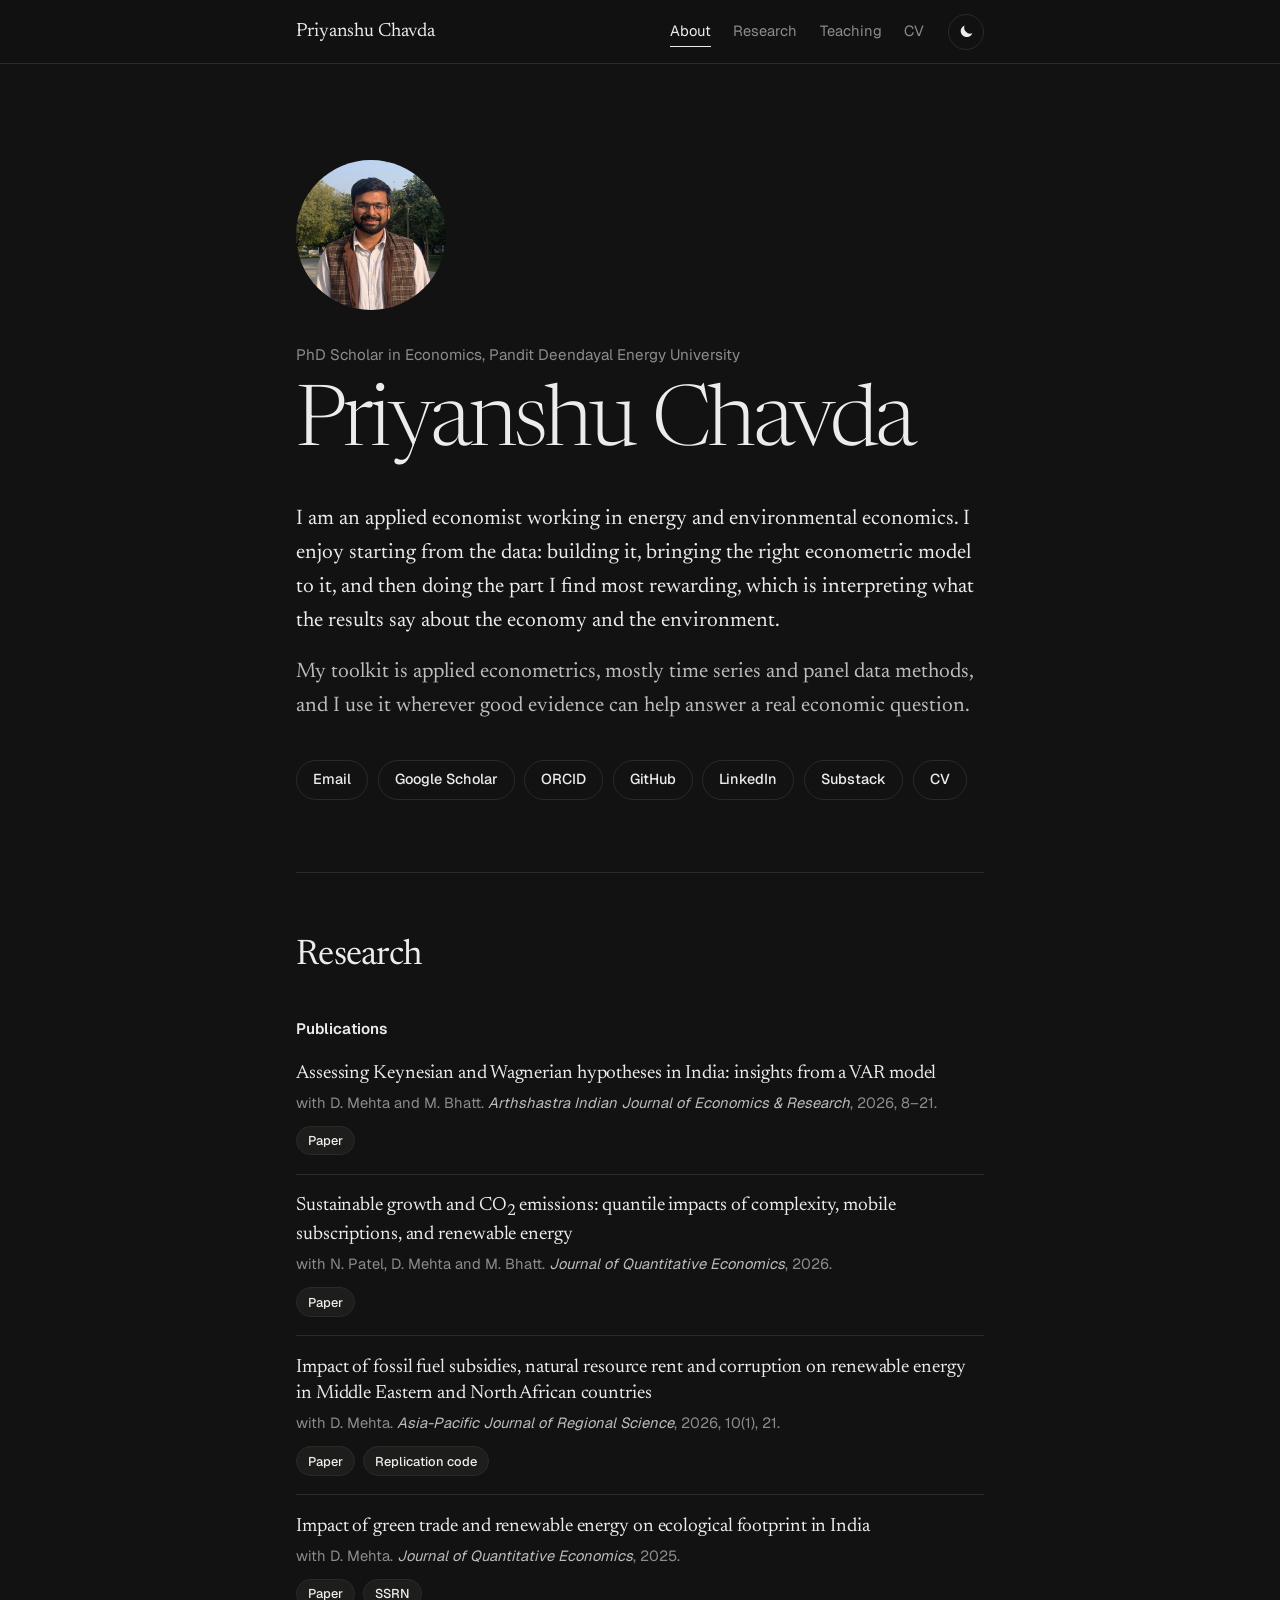
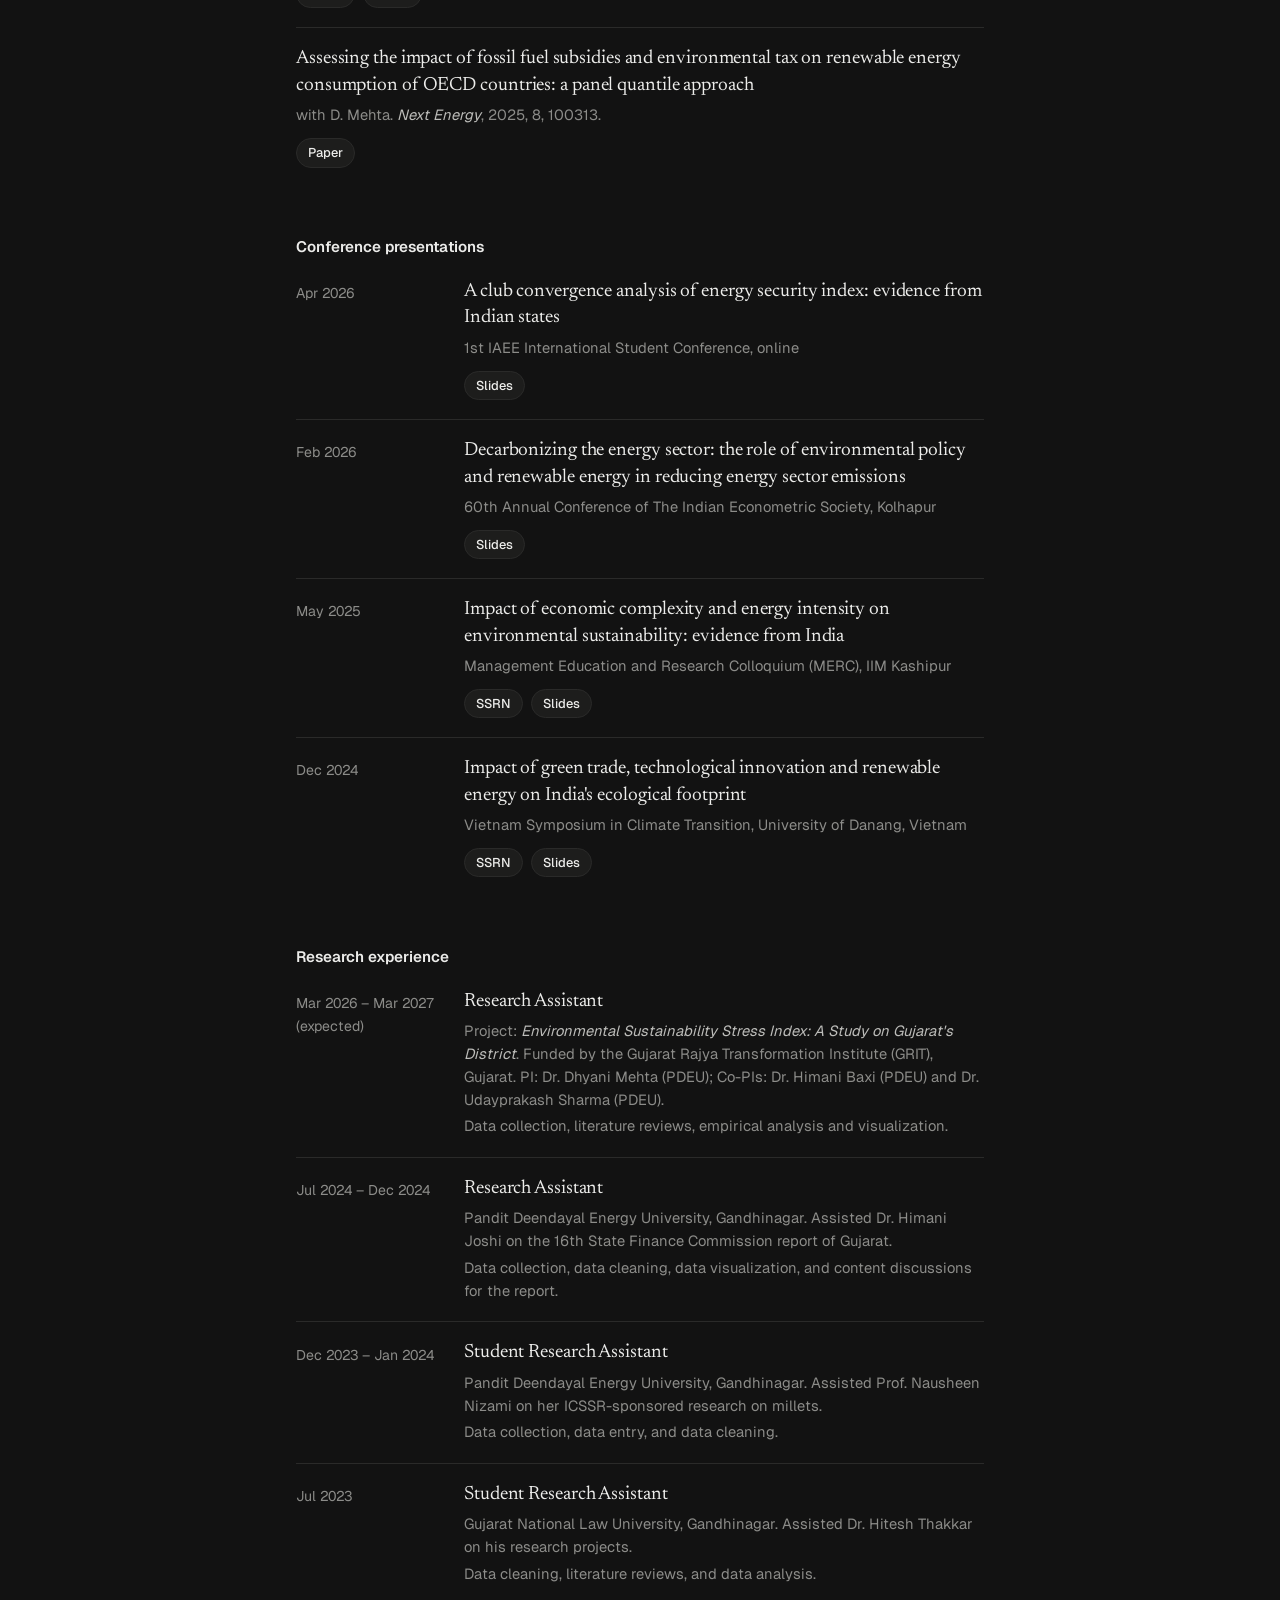
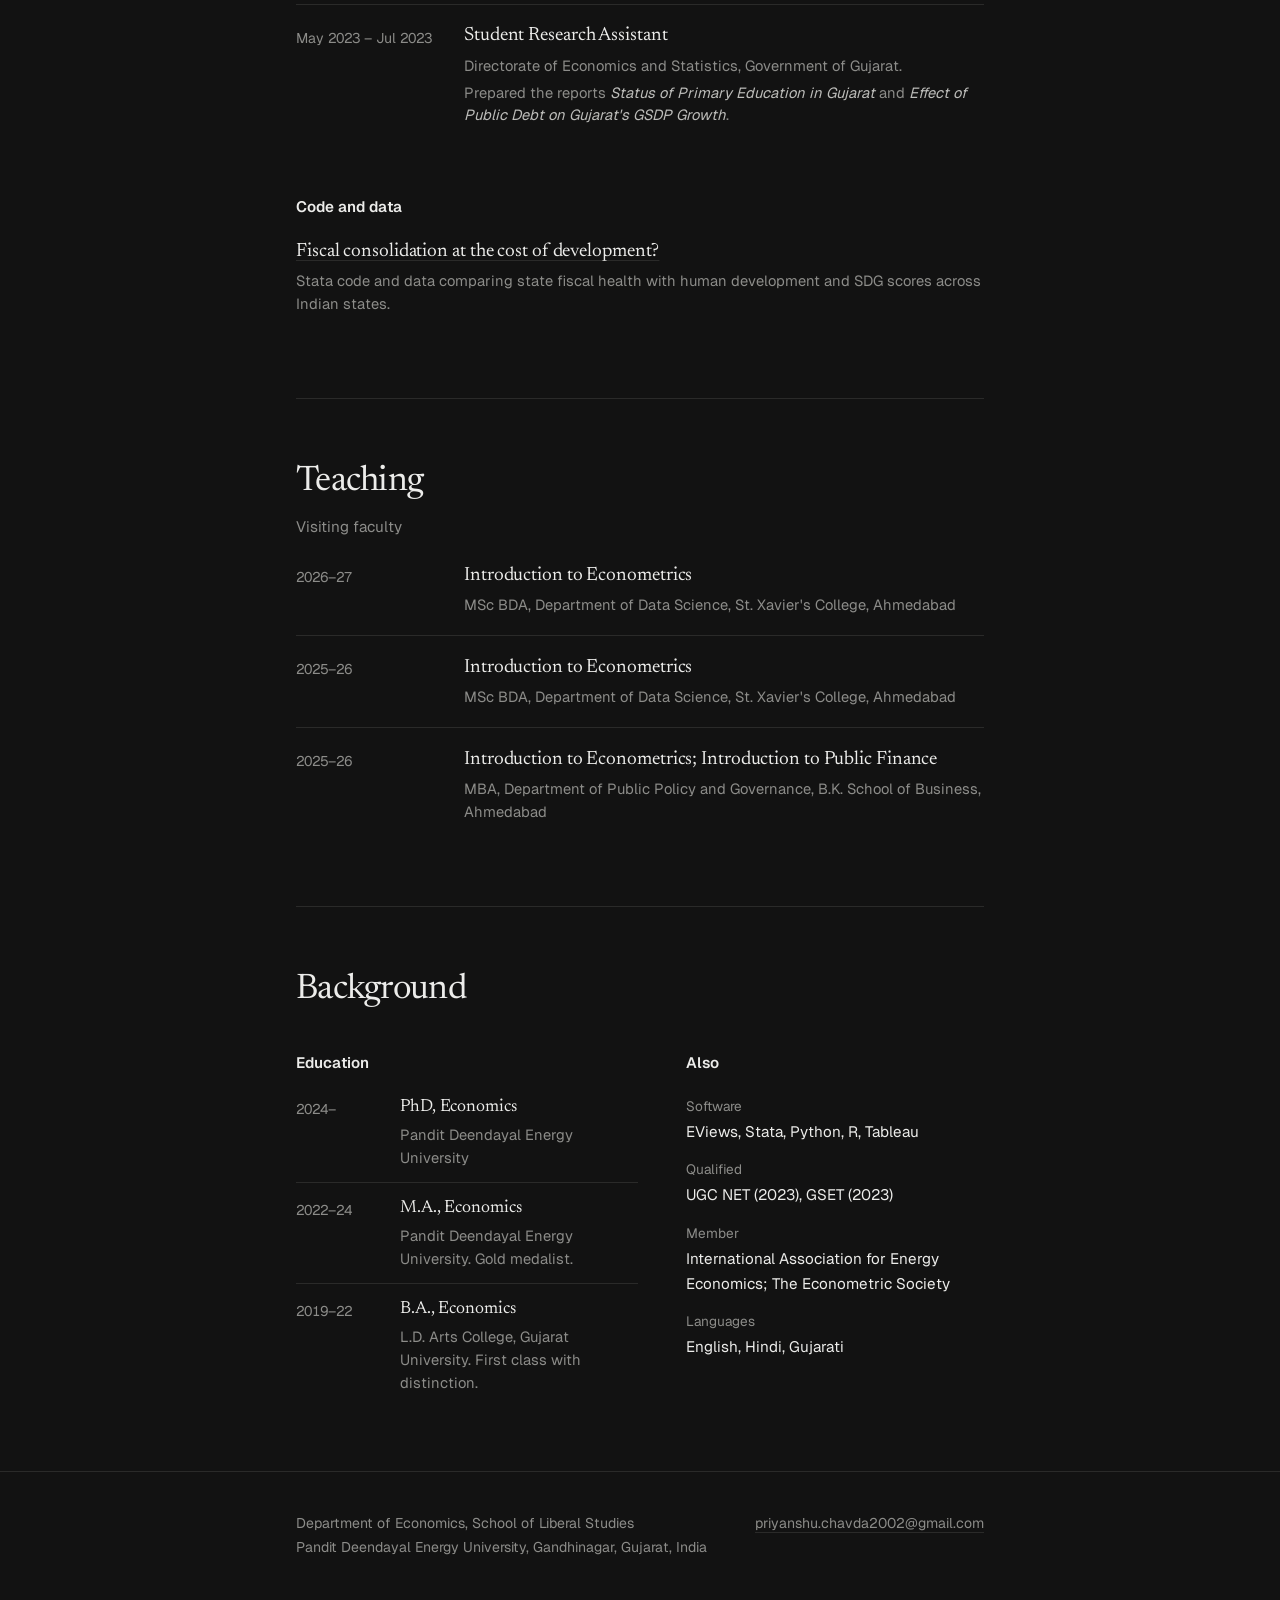
==== index.html @ b4a0d957 "Fix link for Keynesian and Wagnerian hypotheses paper Co-Authored-By: Claude Opus 5.5 <noreply@anthr" ====
<!doctype html>
<html lang="en">
<head>
  <meta charset="utf-8">
  <meta name="viewport" content="width=device-width, initial-scale=1">
  <title>Priyanshu Chavda</title>
  <meta name="description" content="Priyanshu Chavda, applied economist and PhD scholar at Pandit Deendayal Energy University, working on energy and environmental economics with applied econometrics.">
  <meta name="author" content="Priyanshu Chavda">
  <meta property="og:title" content="Priyanshu Chavda">
  <meta property="og:description" content="Applied economist working on energy and environmental economics.">
  <meta property="og:type" content="website">
  <meta name="color-scheme" content="light dark">
  <link rel="icon" href="favicon.svg" type="image/svg+xml">
  <script>
    // Day or night: a saved choice wins; otherwise follow the visitor's clock (night from 7 pm to 6 am).
    (function () {
      var t = null;
      try { t = localStorage.getItem('theme'); } catch (e) {}
      if (t !== 'light' && t !== 'dark') {
        var h = new Date().getHours();
        t = (h >= 19 || h < 6) ? 'dark' : 'light';
      }
      document.documentElement.setAttribute('data-theme', t);
    })();
  </script>
  <link rel="preconnect" href="https://fonts.googleapis.com">
  <link rel="preconnect" href="https://fonts.gstatic.com" crossorigin>
  <link href="https://fonts.googleapis.com/css2?family=Newsreader:ital,opsz,wght@0,6..72,300;0,6..72,400;0,6..72,500;1,6..72,300;1,6..72,400&family=Geist:wght@400;500;600&display=swap" rel="stylesheet">
  <link rel="stylesheet" href="style.css">
</head>
<body>

<header class="nav">
  <div class="nav-inner">
    <a class="brand" href="#top">Priyanshu Chavda</a>
    <nav class="nav-links" aria-label="Sections">
      <a href="#about">About</a>
      <a href="#research">Research</a>
      <a href="#teaching">Teaching</a>
      <a href="files/Priyanshu_Chavda_CV.pdf">CV</a>
    </nav>
    <button class="theme" type="button" aria-label="Switch to night mode" title="Switch day / night">
      <svg class="sun" viewBox="0 0 24 24" aria-hidden="true"><circle cx="12" cy="12" r="4.2"/><g><line x1="12" y1="1.8" x2="12" y2="4.2"/><line x1="12" y1="19.8" x2="12" y2="22.2"/><line x1="1.8" y1="12" x2="4.2" y2="12"/><line x1="19.8" y1="12" x2="22.2" y2="12"/><line x1="4.8" y1="4.8" x2="6.5" y2="6.5"/><line x1="17.5" y1="17.5" x2="19.2" y2="19.2"/><line x1="4.8" y1="19.2" x2="6.5" y2="17.5"/><line x1="17.5" y1="6.5" x2="19.2" y2="4.8"/></g></svg>
      <svg class="moon" viewBox="0 0 24 24" aria-hidden="true"><path d="M20.5 14.6A8.6 8.6 0 0 1 9.4 3.5a8.6 8.6 0 1 0 11.1 11.1Z"/></svg>
    </button>
  </div>
</header>

<main id="top">

  <section class="hero" id="about">
    <img class="portrait" src="photo.jpg" alt="Priyanshu Chavda" width="150" height="150">
    <p class="kicker">PhD Scholar in Economics, Pandit Deendayal Energy University</p>
    <h1>Priyanshu Chavda</h1>
    <div class="intro">
      <p>I am an applied economist working in energy and environmental economics. I enjoy starting from the data: building it, bringing the right econometric model to it, and then doing the part I find most rewarding, which is interpreting what the results say about the economy and the environment.</p>
      <p>My toolkit is applied econometrics, mostly time series and panel data methods, and I use it wherever good evidence can help answer a real economic question.</p>
    </div>
    <ul class="profiles">
      <li><a href="mailto:priyanshu.chavda2002@gmail.com">Email</a></li>
      <li><a href="https://scholar.google.com/citations?user=boiI2VkAAAAJ&amp;hl=en">Google Scholar</a></li>
      <li><a href="https://orcid.org/0009-0000-0858-2322">ORCID</a></li>
      <li><a href="https://github.com/Priyanshu-econ">GitHub</a></li>
      <li><a href="https://www.linkedin.com/in/priyanshu-chavda-23812220b/">LinkedIn</a></li>
      <li><a href="https://substack.com/@priyanshuchavda">Substack</a></li>
      <li><a href="files/Priyanshu_Chavda_CV.pdf">CV</a></li>
    </ul>
  </section>

  <section id="research">
    <h2>Research</h2>

    <h3>Publications</h3>
    <ol class="entries">
      <li>
        <p class="title">Assessing Keynesian and Wagnerian hypotheses in India: insights from a VAR model</p>
        <p class="meta">with D. Mehta and M. Bhatt. <i>Arthshastra Indian Journal of Economics &amp; Research</i>, 2026, 8–21.</p>
        <p class="links"><a href="https://indianjournalofmanagement.com/index.php/aijer/article/view/174432">Paper</a></p>
      </li>
      <li>
        <p class="title">Sustainable growth and CO<sub>2</sub> emissions: quantile impacts of complexity, mobile subscriptions, and renewable energy</p>
        <p class="meta">with N. Patel, D. Mehta and M. Bhatt. <i>Journal of Quantitative Economics</i>, 2026.</p>
        <p class="links"><a href="https://doi.org/10.1007/s40953-026-00520-x">Paper</a></p>
      </li>
      <li>
        <p class="title">Impact of fossil fuel subsidies, natural resource rent and corruption on renewable energy in Middle Eastern and North African countries</p>
        <p class="meta">with D. Mehta. <i>Asia-Pacific Journal of Regional Science</i>, 2026, 10(1), 21.</p>
        <p class="links"><a href="https://doi.org/10.1007/s41685-026-00424-x">Paper</a><a href="https://github.com/Priyanshu-econ/MENA-FFS-REC-">Replication code</a></p>
      </li>
      <li>
        <p class="title">Impact of green trade and renewable energy on ecological footprint in India</p>
        <p class="meta">with D. Mehta. <i>Journal of Quantitative Economics</i>, 2025.</p>
        <p class="links"><a href="https://doi.org/10.1007/s40953-025-00477-3">Paper</a><a href="https://papers.ssrn.com/sol3/papers.cfm?abstract_id=5057184">SSRN</a></p>
      </li>
      <li>
        <p class="title">Assessing the impact of fossil fuel subsidies and environmental tax on renewable energy consumption of OECD countries: a panel quantile approach</p>
        <p class="meta">with D. Mehta. <i>Next Energy</i>, 2025, 8, 100313.</p>
        <p class="links"><a href="https://doi.org/10.1016/j.nxener.2025.100313">Paper</a></p>
      </li>
    </ol>

    <h3>Conference presentations</h3>
    <ol class="entries dated">
      <li>
        <span class="date">Apr 2026</span>
        <div>
          <p class="title">A club convergence analysis of energy security index: evidence from Indian states</p>
          <p class="meta">1st IAEE International Student Conference, online</p>
          <p class="links"><a href="https://40ad8dc7-2496-4c82-b9a4-593c0dc9b513.filesusr.com/ugd/23a3aa_8d06f64604734261bede5136410d30fa.pdf">Slides</a></p>
        </div>
      </li>
      <li>
        <span class="date">Feb 2026</span>
        <div>
          <p class="title">Decarbonizing the energy sector: the role of environmental policy and renewable energy in reducing energy sector emissions</p>
          <p class="meta">60th Annual Conference of The Indian Econometric Society, Kolhapur</p>
          <p class="links"><a href="https://40ad8dc7-2496-4c82-b9a4-593c0dc9b513.filesusr.com/ugd/23a3aa_56d49d51f5cf442cb16e3affdba75222.pdf">Slides</a></p>
        </div>
      </li>
      <li>
        <span class="date">May 2025</span>
        <div>
          <p class="title">Impact of economic complexity and energy intensity on environmental sustainability: evidence from India</p>
          <p class="meta">Management Education and Research Colloquium (MERC), IIM Kashipur</p>
          <p class="links"><a href="https://papers.ssrn.com/sol3/papers.cfm?abstract_id=5271860">SSRN</a><a href="https://40ad8dc7-2496-4c82-b9a4-593c0dc9b513.filesusr.com/ugd/23a3aa_aaac8568ad8248ae9548e59adb7fd066.pdf">Slides</a></p>
        </div>
      </li>
      <li>
        <span class="date">Dec 2024</span>
        <div>
          <p class="title">Impact of green trade, technological innovation and renewable energy on India's ecological footprint</p>
          <p class="meta">Vietnam Symposium in Climate Transition, University of Danang, Vietnam</p>
          <p class="links"><a href="https://papers.ssrn.com/sol3/papers.cfm?abstract_id=5057184">SSRN</a><a href="https://40ad8dc7-2496-4c82-b9a4-593c0dc9b513.filesusr.com/ugd/23a3aa_088bb038fd5947a4ad3294a227dcfb02.pdf">Slides</a></p>
        </div>
      </li>
    </ol>

    <h3>Research experience</h3>
    <ol class="entries dated">
      <li>
        <span class="date">Mar 2026 – Mar 2027 <em>(expected)</em></span>
        <div>
          <p class="title">Research Assistant</p>
          <p class="meta">Project: <i>Environmental Sustainability Stress Index: A Study on Gujarat's District</i>. Funded by the Gujarat Rajya Transformation Institute (GRIT), Gujarat. PI: Dr. Dhyani Mehta (PDEU); Co-PIs: Dr. Himani Baxi (PDEU) and Dr. Udayprakash Sharma (PDEU).</p>
          <p class="meta">Data collection, literature reviews, empirical analysis and visualization.</p>
        </div>
      </li>
      <li>
        <span class="date">Jul 2024 – Dec 2024</span>
        <div>
          <p class="title">Research Assistant</p>
          <p class="meta">Pandit Deendayal Energy University, Gandhinagar. Assisted Dr. Himani Joshi on the 16th State Finance Commission report of Gujarat.</p>
          <p class="meta">Data collection, data cleaning, data visualization, and content discussions for the report.</p>
        </div>
      </li>
      <li>
        <span class="date">Dec 2023 – Jan 2024</span>
        <div>
          <p class="title">Student Research Assistant</p>
          <p class="meta">Pandit Deendayal Energy University, Gandhinagar. Assisted Prof. Nausheen Nizami on her ICSSR-sponsored research on millets.</p>
          <p class="meta">Data collection, data entry, and data cleaning.</p>
        </div>
      </li>
      <li>
        <span class="date">Jul 2023</span>
        <div>
          <p class="title">Student Research Assistant</p>
          <p class="meta">Gujarat National Law University, Gandhinagar. Assisted Dr. Hitesh Thakkar on his research projects.</p>
          <p class="meta">Data cleaning, literature reviews, and data analysis.</p>
        </div>
      </li>
      <li>
        <span class="date">May 2023 – Jul 2023</span>
        <div>
          <p class="title">Student Research Assistant</p>
          <p class="meta">Directorate of Economics and Statistics, Government of Gujarat.</p>
          <p class="meta">Prepared the reports <i>Status of Primary Education in Gujarat</i> and <i>Effect of Public Debt on Gujarat's GSDP Growth</i>.</p>
        </div>
      </li>
    </ol>

    <h3>Code and data</h3>
    <ol class="entries">
      <li>
        <p class="title"><a href="https://github.com/Priyanshu-econ/Fiscal-Consolidation-at-the-cost-of-development-">Fiscal consolidation at the cost of development?</a></p>
        <p class="meta">Stata code and data comparing state fiscal health with human development and SDG scores across Indian states.</p>
      </li>
    </ol>
  </section>

  <section id="teaching">
    <h2>Teaching</h2>
    <p class="note">Visiting faculty</p>
    <ol class="entries dated">
      <li>
        <span class="date">2026–27</span>
        <div>
          <p class="title">Introduction to Econometrics</p>
          <p class="meta">MSc BDA, Department of Data Science, St. Xavier's College, Ahmedabad</p>
        </div>
      </li>
      <li>
        <span class="date">2025–26</span>
        <div>
          <p class="title">Introduction to Econometrics</p>
          <p class="meta">MSc BDA, Department of Data Science, St. Xavier's College, Ahmedabad</p>
        </div>
      </li>
      <li>
        <span class="date">2025–26</span>
        <div>
          <p class="title">Introduction to Econometrics; Introduction to Public Finance</p>
          <p class="meta">MBA, Department of Public Policy and Governance, B.K. School of Business, Ahmedabad</p>
        </div>
      </li>
    </ol>
  </section>

  <section id="background">
    <h2>Background</h2>
    <div class="cols">
      <div>
        <h3>Education</h3>
        <ol class="entries dated tight">
          <li><span class="date">2024–</span><div><p class="title">PhD, Economics</p><p class="meta">Pandit Deendayal Energy University</p></div></li>
          <li><span class="date">2022–24</span><div><p class="title">M.A., Economics</p><p class="meta">Pandit Deendayal Energy University. Gold medalist.</p></div></li>
          <li><span class="date">2019–22</span><div><p class="title">B.A., Economics</p><p class="meta">L.D. Arts College, Gujarat University. First class with distinction.</p></div></li>
        </ol>
      </div>
      <div>
        <h3>Also</h3>
        <dl class="facts">
          <div><dt>Software</dt><dd>EViews, Stata, Python, R, Tableau</dd></div>
          <div><dt>Qualified</dt><dd>UGC NET (2023), GSET (2023)</dd></div>
          <div><dt>Member</dt><dd>International Association for Energy Economics; The Econometric Society</dd></div>
          <div><dt>Languages</dt><dd>English, Hindi, Gujarati</dd></div>
        </dl>
      </div>
    </div>
  </section>

</main>

<footer class="foot">
  <div class="foot-inner">
    <p>Department of Economics, School of Liberal Studies<br>Pandit Deendayal Energy University, Gandhinagar, Gujarat, India</p>
    <p><a href="mailto:priyanshu.chavda2002@gmail.com">priyanshu.chavda2002@gmail.com</a></p>
  </div>
</footer>

<script>
  (function () {
    var root = document.documentElement;
    var btn = document.querySelector('.theme');
    function label() {
      var dark = root.getAttribute('data-theme') === 'dark';
      btn.setAttribute('aria-label', dark ? 'Switch to day mode' : 'Switch to night mode');
    }
    label();
    // Enable color transitions only after first paint, so the page never flashes on load.
    requestAnimationFrame(function () { requestAnimationFrame(function () { root.classList.add('ready'); }); });
    btn.addEventListener('click', function () {
      var next = root.getAttribute('data-theme') === 'dark' ? 'light' : 'dark';
      root.setAttribute('data-theme', next);
      try { localStorage.setItem('theme', next); } catch (e) {}
      label();
    });

    // Underline the section you're reading in the top bar.
    var links = document.querySelectorAll('.nav-links a[href^="#"]');
    if ('IntersectionObserver' in window) {
      var io = new IntersectionObserver(function (es) {
        es.forEach(function (e) {
          if (!e.isIntersecting) return;
          links.forEach(function (a) { a.classList.toggle('current', a.getAttribute('href') === '#' + e.target.id); });
        });
      }, { rootMargin: '-45% 0px -50% 0px' });
      ['about', 'research', 'teaching'].forEach(function (id) { var s = document.getElementById(id); if (s) io.observe(s); });
    }
  })();
</script>
</body>
</html>
---- style.css ----
/* Day */
:root {
  --bg: #FFFFFF;
  --text: #161616;
  --soft: #4A4A4A;
  --muted: #7A7A7A;
  --line: #E7E7E5;
  --chip: #F4F4F2;
  --nav: rgba(255, 255, 255, 0.82);
  --serif: "Newsreader", Georgia, "Times New Roman", serif;
  --sans: "Geist", system-ui, -apple-system, "Segoe UI", sans-serif;
}
/* Night */
:root[data-theme="dark"] {
  --bg: #121212;
  --text: #ECECEA;
  --soft: #BDBDBA;
  --muted: #8C8C89;
  --line: #2A2A29;
  --chip: #1D1D1C;
  --nav: rgba(18, 18, 18, 0.8);
}

* { box-sizing: border-box; }
html { scroll-behavior: smooth; scroll-padding-top: 5rem; -webkit-text-size-adjust: 100%; }

body {
  margin: 0;
  background: var(--bg);
  color: var(--text);
  font-family: var(--sans);
  font-size: 1rem;
  line-height: 1.65;
  -webkit-font-smoothing: antialiased;
  text-rendering: optimizeLegibility;
}

/* Smooth day/night change, switched on after first paint */
.ready body, .ready .nav, .ready .profiles a, .ready .links a, .ready .theme {
  transition: background-color .45s ease, color .45s ease, border-color .45s ease;
}

a { color: inherit; text-decoration: underline; text-decoration-color: var(--line); text-decoration-thickness: 1px; text-underline-offset: 4px; transition: text-decoration-color .2s ease; }
a:hover { text-decoration-color: currentColor; }
:focus-visible { outline: 2px solid var(--text); outline-offset: 3px; border-radius: 3px; }

/* Top bar */
.nav {
  position: sticky; top: 0; z-index: 10;
  background: var(--nav);
  backdrop-filter: saturate(160%) blur(12px);
  -webkit-backdrop-filter: saturate(160%) blur(12px);
  border-bottom: 1px solid var(--line);
}
.nav-inner {
  max-width: 46rem; margin: 0 auto;
  padding: .85rem 1.5rem;
  display: flex; align-items: center; gap: 1.5rem;
}
.brand { font-family: var(--serif); font-size: 1.2rem; text-decoration: none; margin-right: auto; letter-spacing: -.005em; }
.nav-links { display: flex; gap: 1.4rem; font-size: .92rem; }
.nav-links a { text-decoration: none; color: var(--muted); padding: .2rem 0; border-bottom: 1px solid transparent; transition: color .2s ease, border-color .2s ease; }
.nav-links a:hover, .nav-links a.current { color: var(--text); border-bottom-color: var(--text); }

.theme {
  position: relative;
  width: 2.25rem; height: 2.25rem;
  display: grid; place-items: center;
  border: 1px solid var(--line); border-radius: 50%;
  background: transparent; color: var(--text);
  cursor: pointer; padding: 0;
}
.theme:hover { border-color: var(--muted); }
.theme svg {
  position: absolute; width: 1.05rem; height: 1.05rem;
  fill: none; stroke: currentColor; stroke-width: 1.6; stroke-linecap: round; stroke-linejoin: round;
  transition: transform .5s cubic-bezier(.2, .8, .2, 1), opacity .35s ease;
}
.theme .moon { fill: currentColor; stroke: none; }
:root[data-theme="light"] .theme .moon,
:root:not([data-theme]) .theme .moon { opacity: 0; transform: rotate(-90deg) scale(.5); }
:root[data-theme="dark"] .theme .sun { opacity: 0; transform: rotate(90deg) scale(.5); }

/* Page column */
main { max-width: 46rem; margin: 0 auto; padding: 0 1.5rem; }
section { padding: 4rem 0; border-bottom: 1px solid var(--line); }
section:last-child { border-bottom: 0; }

/* Hero */
.hero { padding: 6rem 0 4.5rem; }
.portrait { width: 150px; height: 150px; border-radius: 50%; object-fit: cover; display: block; margin-bottom: 2rem; }
.kicker { margin: 0 0 1rem; color: var(--muted); font-size: .95rem; }
h1 {
  font-family: var(--serif); font-weight: 300;
  font-size: clamp(3rem, 9vw, 5.25rem);
  line-height: 1; letter-spacing: -.035em;
  margin: 0 0 2.25rem;
}
.intro p {
  font-family: var(--serif); font-weight: 400;
  font-size: 1.32rem; line-height: 1.6;
  color: var(--soft);
  margin: 0 0 1.1rem; max-width: 36em;
}
.intro p:first-child { color: var(--text); }
.profiles { list-style: none; margin: 2.25rem 0 0; padding: 0; display: flex; flex-wrap: wrap; gap: .6rem; }
.profiles a {
  display: inline-block; text-decoration: none;
  font-size: .9rem; font-weight: 500;
  padding: .45rem 1rem;
  border: 1px solid var(--line); border-radius: 999px;
}
.profiles a:hover { border-color: var(--text); background: var(--text); color: var(--bg); }

/* Headings */
h2 {
  font-family: var(--serif); font-weight: 400;
  font-size: 2.2rem; letter-spacing: -.02em; line-height: 1.1;
  margin: 0 0 2.5rem;
}
h3 { font-size: .95rem; font-weight: 600; margin: 3rem 0 1.25rem; }
h2 + h3, .note + .entries, .cols h3 { margin-top: 0; }
.note { margin: -1.75rem 0 1.5rem; color: var(--muted); font-size: .95rem; }

/* Entries */
.entries { list-style: none; margin: 0; padding: 0; }
.entries > li { padding: 1.15rem 0; border-top: 1px solid var(--line); }
.entries > li:first-child { border-top: 0; padding-top: 0; }
.title { font-family: var(--serif); font-size: 1.2rem; line-height: 1.38; margin: 0 0 .3rem; letter-spacing: -.005em; }
.title a { text-decoration-color: var(--line); }
.meta { margin: 0; color: var(--muted); font-size: .92rem; line-height: 1.55; }
.meta i { color: var(--soft); }
.links { margin: .7rem 0 0; display: flex; flex-wrap: wrap; gap: .45rem; }
.links a {
  text-decoration: none; font-size: .8rem; font-weight: 500;
  padding: .2rem .7rem;
  background: var(--chip); border: 1px solid var(--line); border-radius: 999px;
}
.links a:hover { border-color: var(--text); }

.dated > li { display: grid; grid-template-columns: 5.5rem 1fr; gap: 1rem; }
.date { color: var(--muted); font-size: .88rem; padding-top: .2rem; font-variant-numeric: tabular-nums; }
.tight > li { padding: .8rem 0; }
.tight .title { font-size: 1.1rem; }

/* Background */
.cols { display: grid; grid-template-columns: 1.15fr 1fr; gap: 3rem; }
.facts { margin: 0; display: grid; gap: .9rem; }
.facts div { display: grid; gap: .1rem; }
.facts dt { color: var(--muted); font-size: .85rem; }
.facts dd { margin: 0; font-size: .95rem; }

/* Footer */
.foot { border-top: 1px solid var(--line); }
.foot-inner {
  max-width: 46rem; margin: 0 auto; padding: 2.5rem 1.5rem 3rem;
  display: flex; justify-content: space-between; gap: 1.5rem; flex-wrap: wrap;
  color: var(--muted); font-size: .88rem;
}
.foot p { margin: 0; }

/* One quiet entrance on load */
@media (prefers-reduced-motion: no-preference) {
  .hero > * { animation: rise .8s cubic-bezier(.2, .8, .2, 1) both; }
  .hero > :nth-child(2) { animation-delay: .05s; }
  .hero > :nth-child(3) { animation-delay: .12s; }
  .hero > :nth-child(4) { animation-delay: .2s; }
  .hero > :nth-child(5) { animation-delay: .28s; }
  @keyframes rise { from { opacity: 0; transform: translateY(10px); } to { opacity: 1; transform: none; } }
}
@media (prefers-reduced-motion: reduce) {
  html { scroll-behavior: auto; }
  *, *::before, *::after { transition: none !important; animation: none !important; }
}

/* Phones */
@media (max-width: 640px) {
  .nav-inner { padding: .7rem 1rem; gap: .9rem; }
  .brand { font-size: 1.05rem; }
  .nav-links { gap: .9rem; font-size: .85rem; }
  .nav-links a[href="#teaching"] { display: none; }
  main { padding: 0 1rem; }
  .hero { padding: 3.5rem 0 3rem; }
  .intro p { font-size: 1.15rem; }
  section { padding: 3rem 0; }
  h2 { font-size: 1.85rem; margin-bottom: 2rem; }
  .dated > li { grid-template-columns: 1fr; gap: .1rem; }
  .cols { grid-template-columns: 1fr; gap: 2.5rem; }
  .foot-inner { padding: 2rem 1rem 2.5rem; }
}
@media (max-width: 380px) {
  .brand { display: none; }
  .nav-links { margin-right: auto; }
}

/* Month ranges in the date column */
.dated > li { grid-template-columns: 9.5rem 1fr; }
.date em { font-style: normal; display: block; }
.dated .meta + .meta { margin-top: .25rem; }
.tight > li { grid-template-columns: 5.5rem 1fr; }
@media (max-width: 640px) {
  .dated > li, .tight > li { grid-template-columns: 1fr; }
  .date em { display: inline; }
}
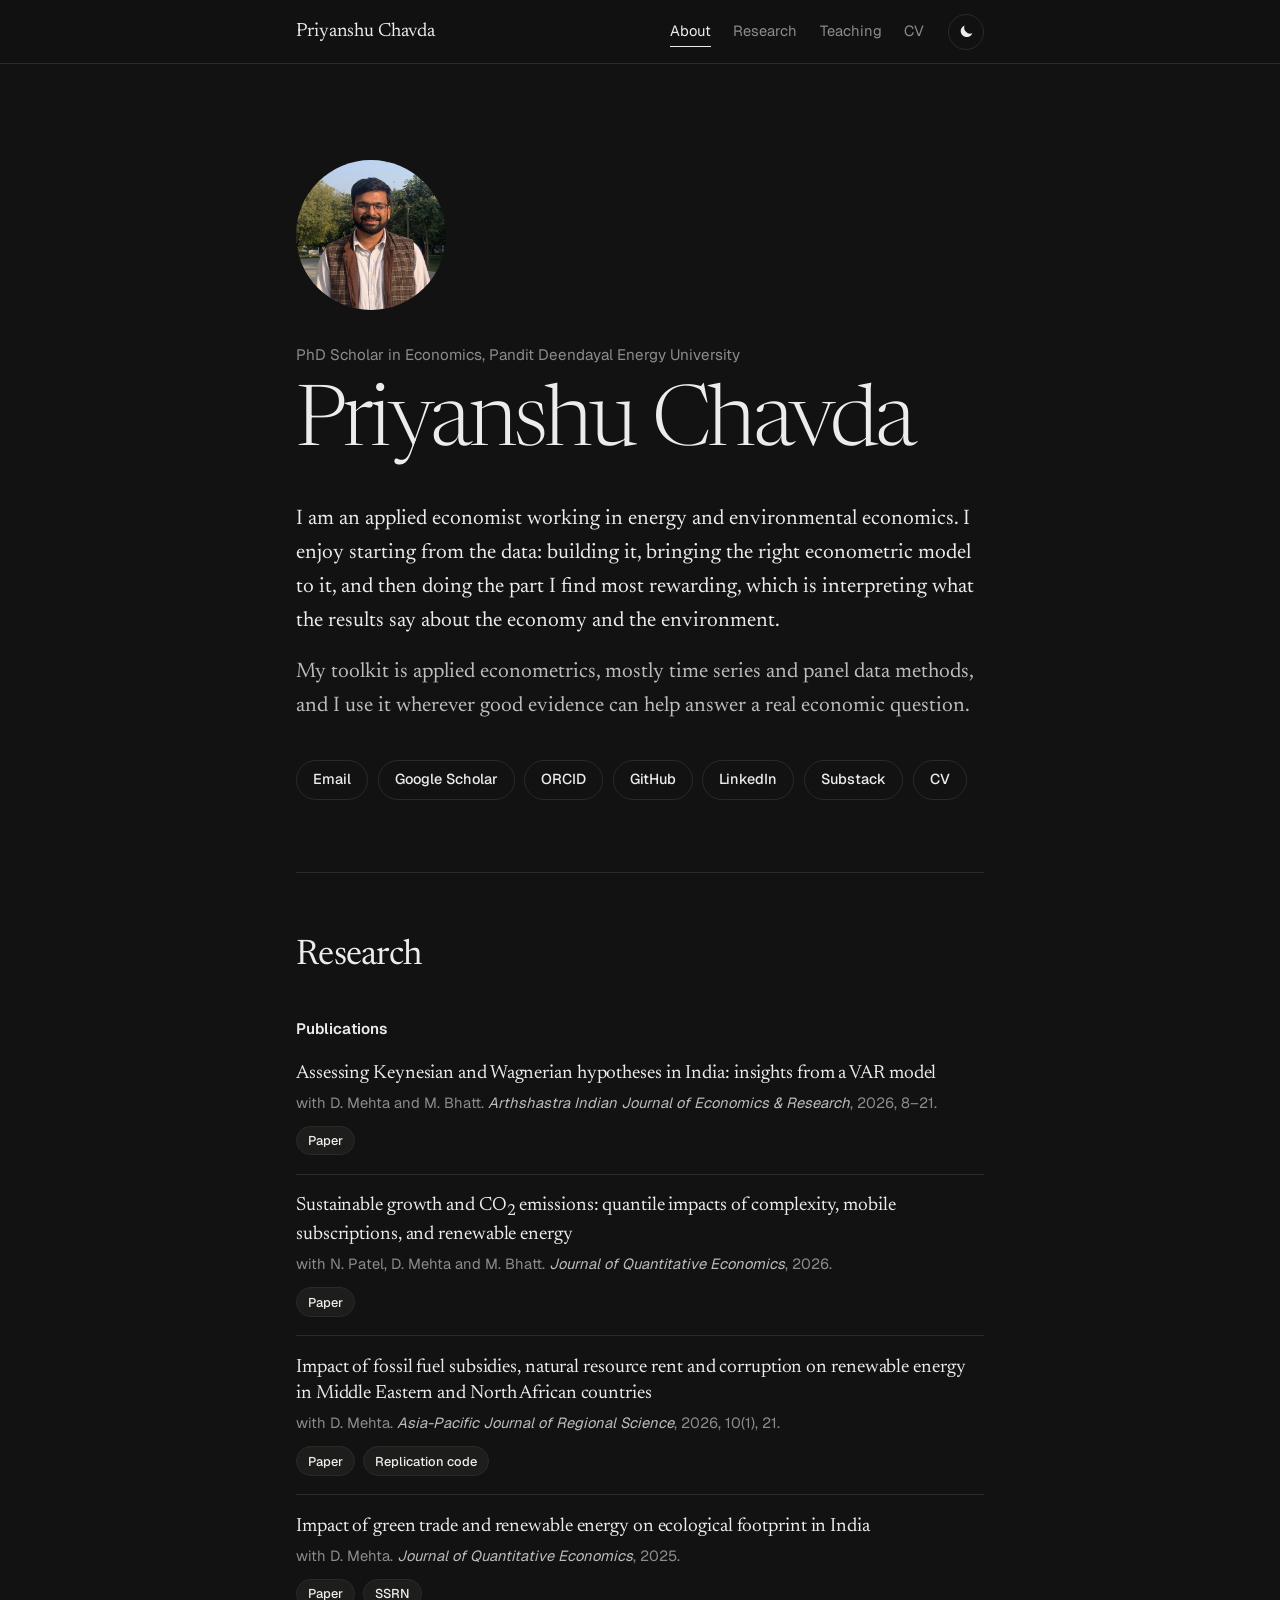
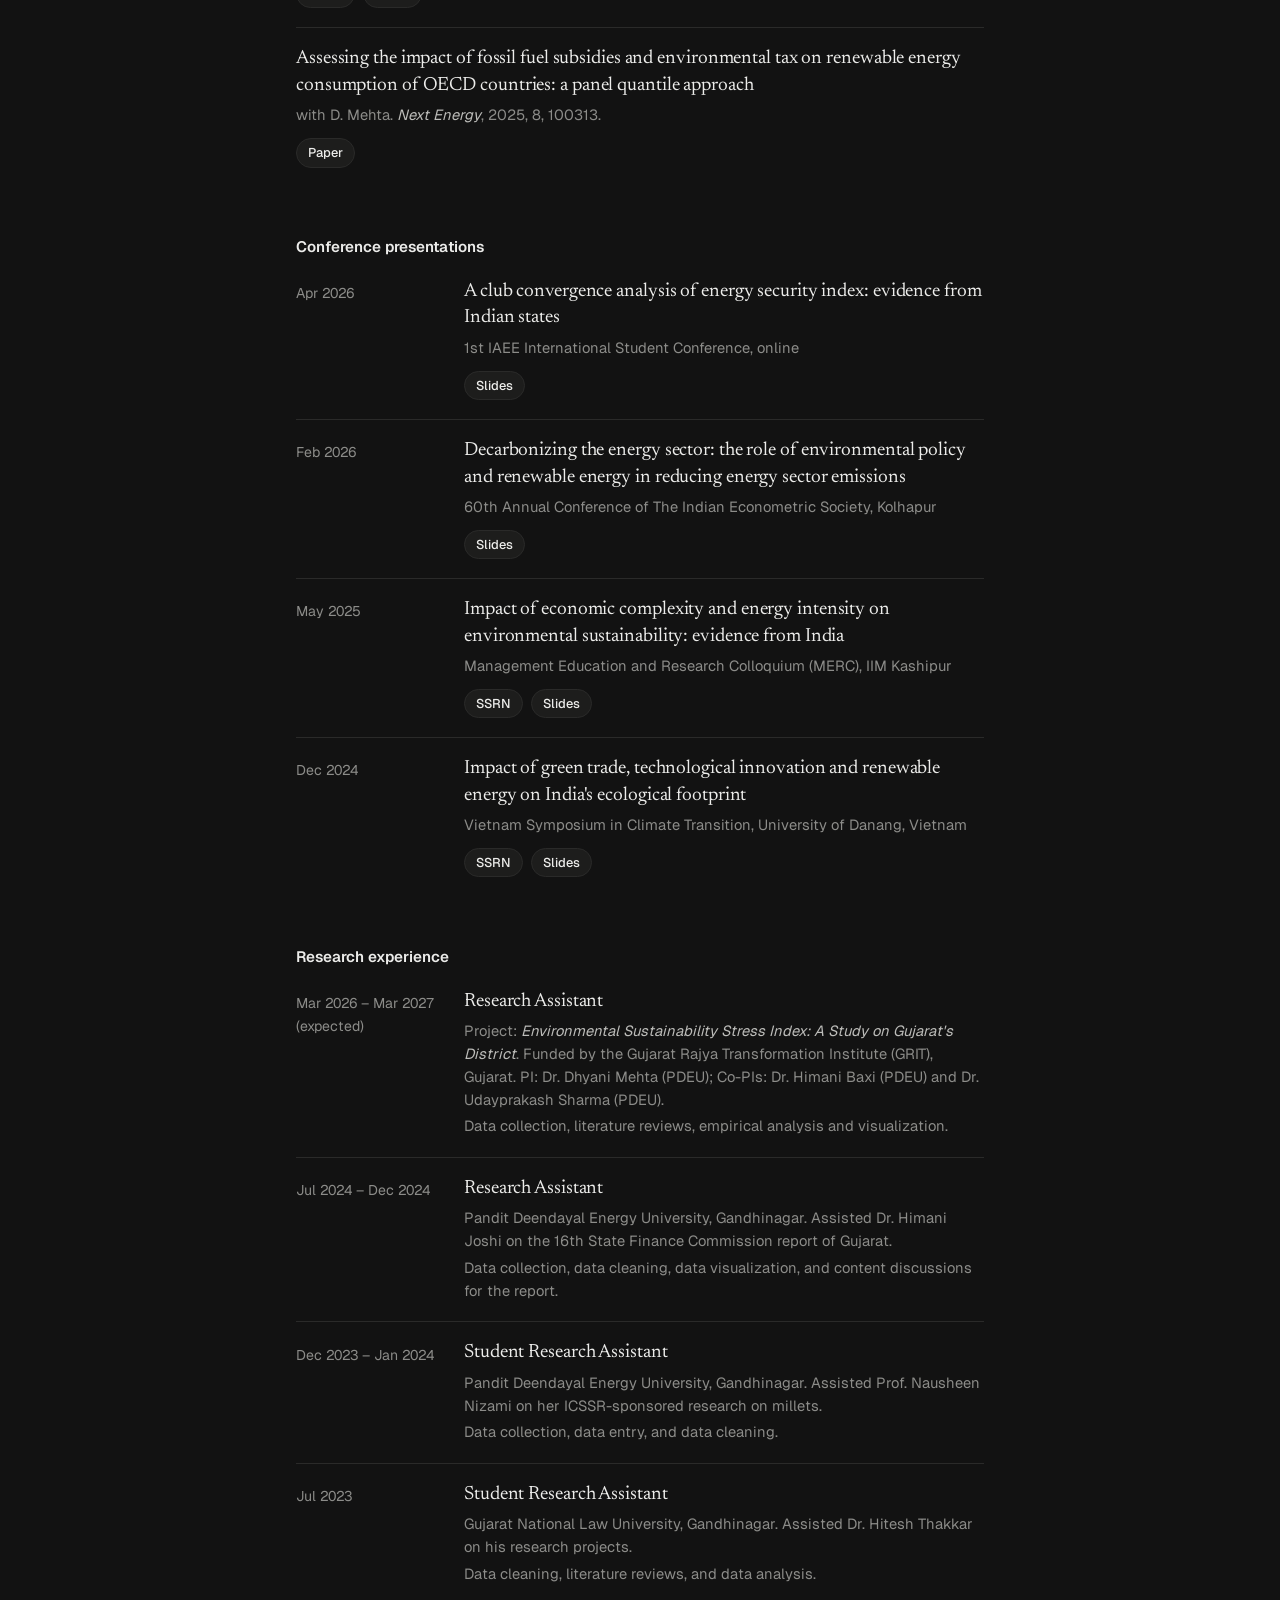
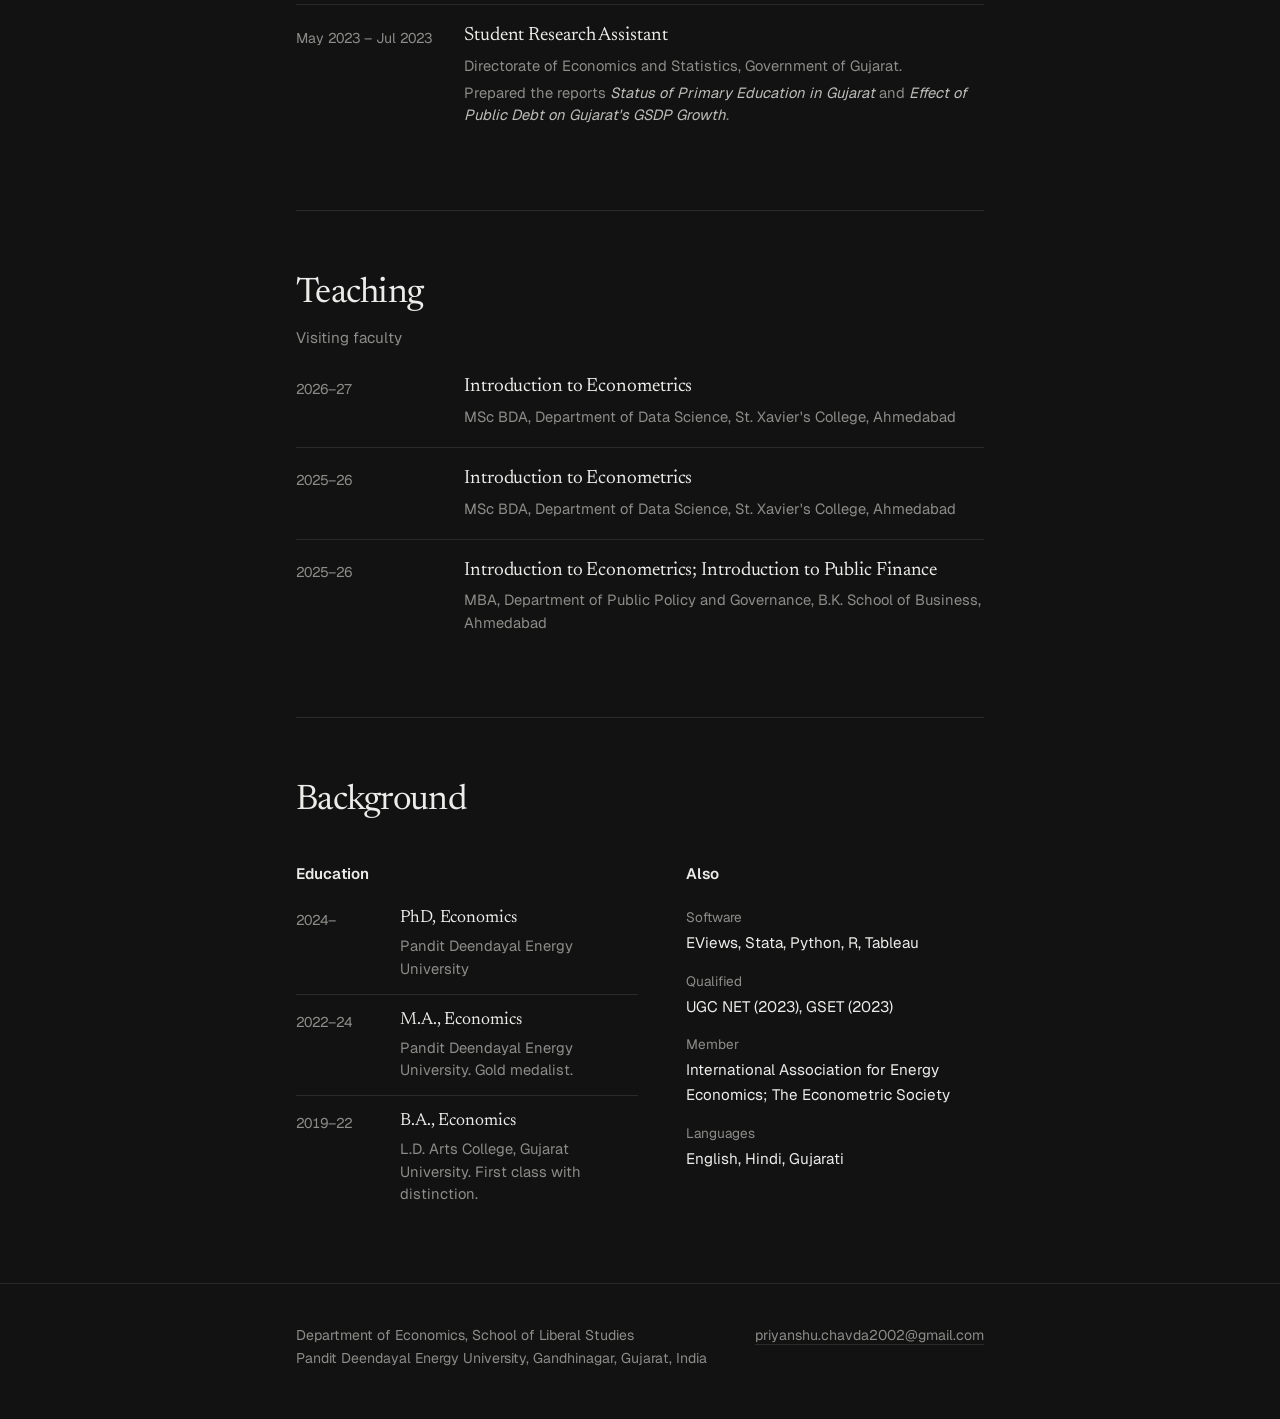
==== commit 318ea2ad: "Remove Code and data section Co-Authored-By: Claude Opus 5.5 <noreply@anthropic.com> Claude-Session:" ====
--- a/index.html
+++ b/index.html
@@ -178,14 +178,6 @@
         </div>
       </li>
     </ol>
-
-    <h3>Code and data</h3>
-    <ol class="entries">
-      <li>
-        <p class="title"><a href="https://github.com/Priyanshu-econ/Fiscal-Consolidation-at-the-cost-of-development-">Fiscal consolidation at the cost of development?</a></p>
-        <p class="meta">Stata code and data comparing state fiscal health with human development and SDG scores across Indian states.</p>
-      </li>
-    </ol>
   </section>
 
   <section id="teaching">
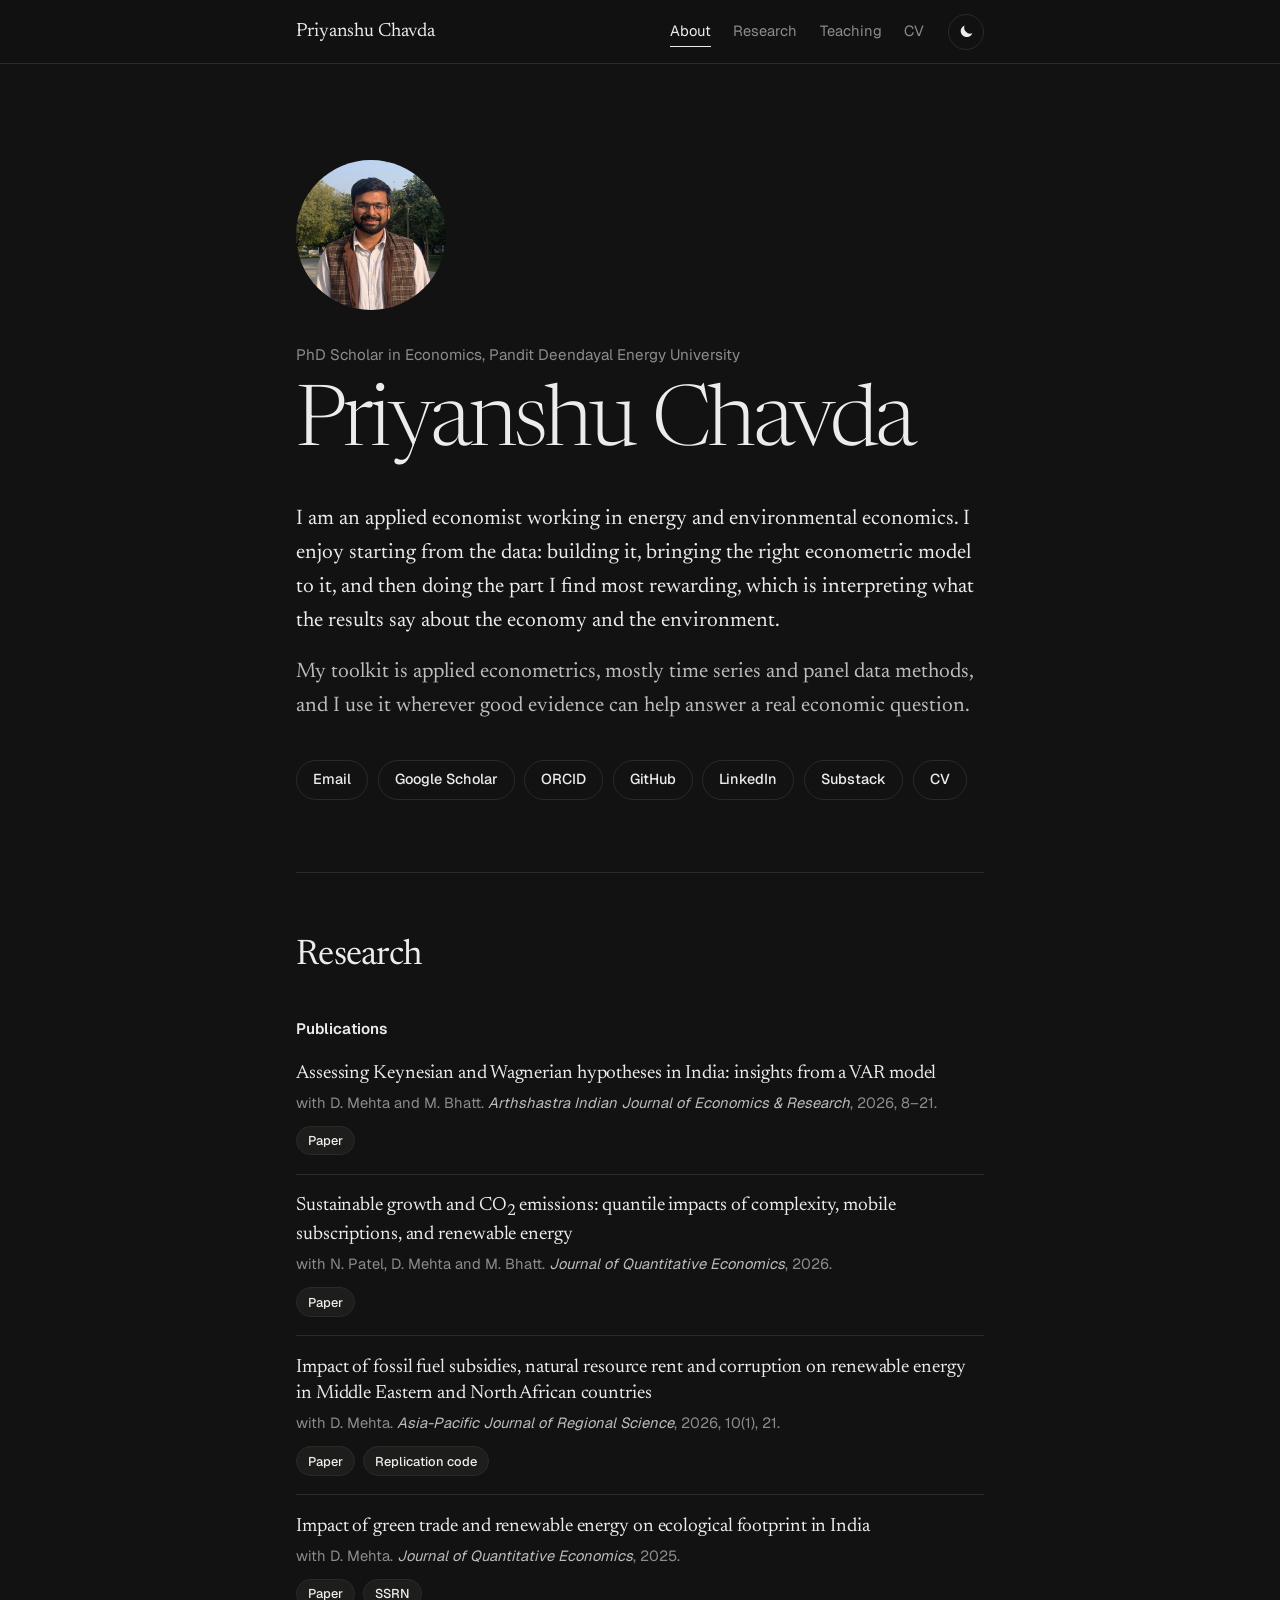
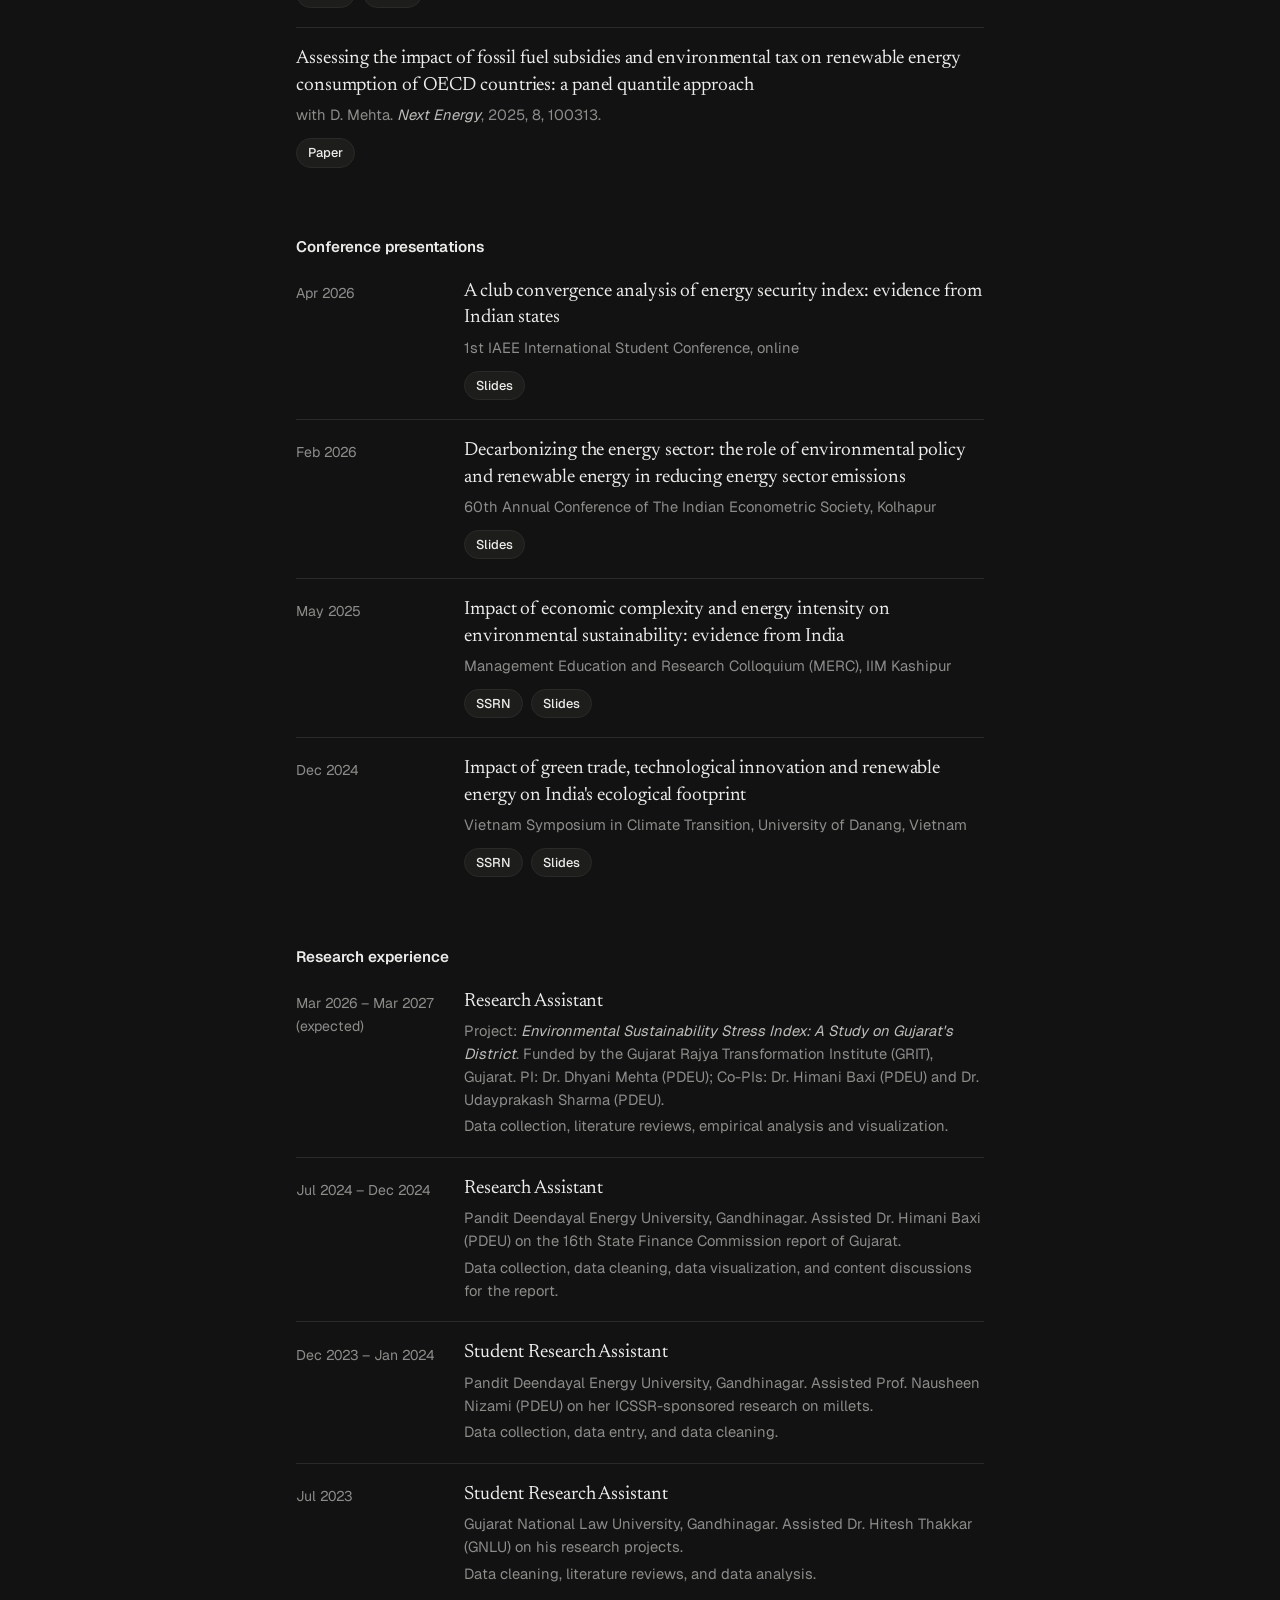
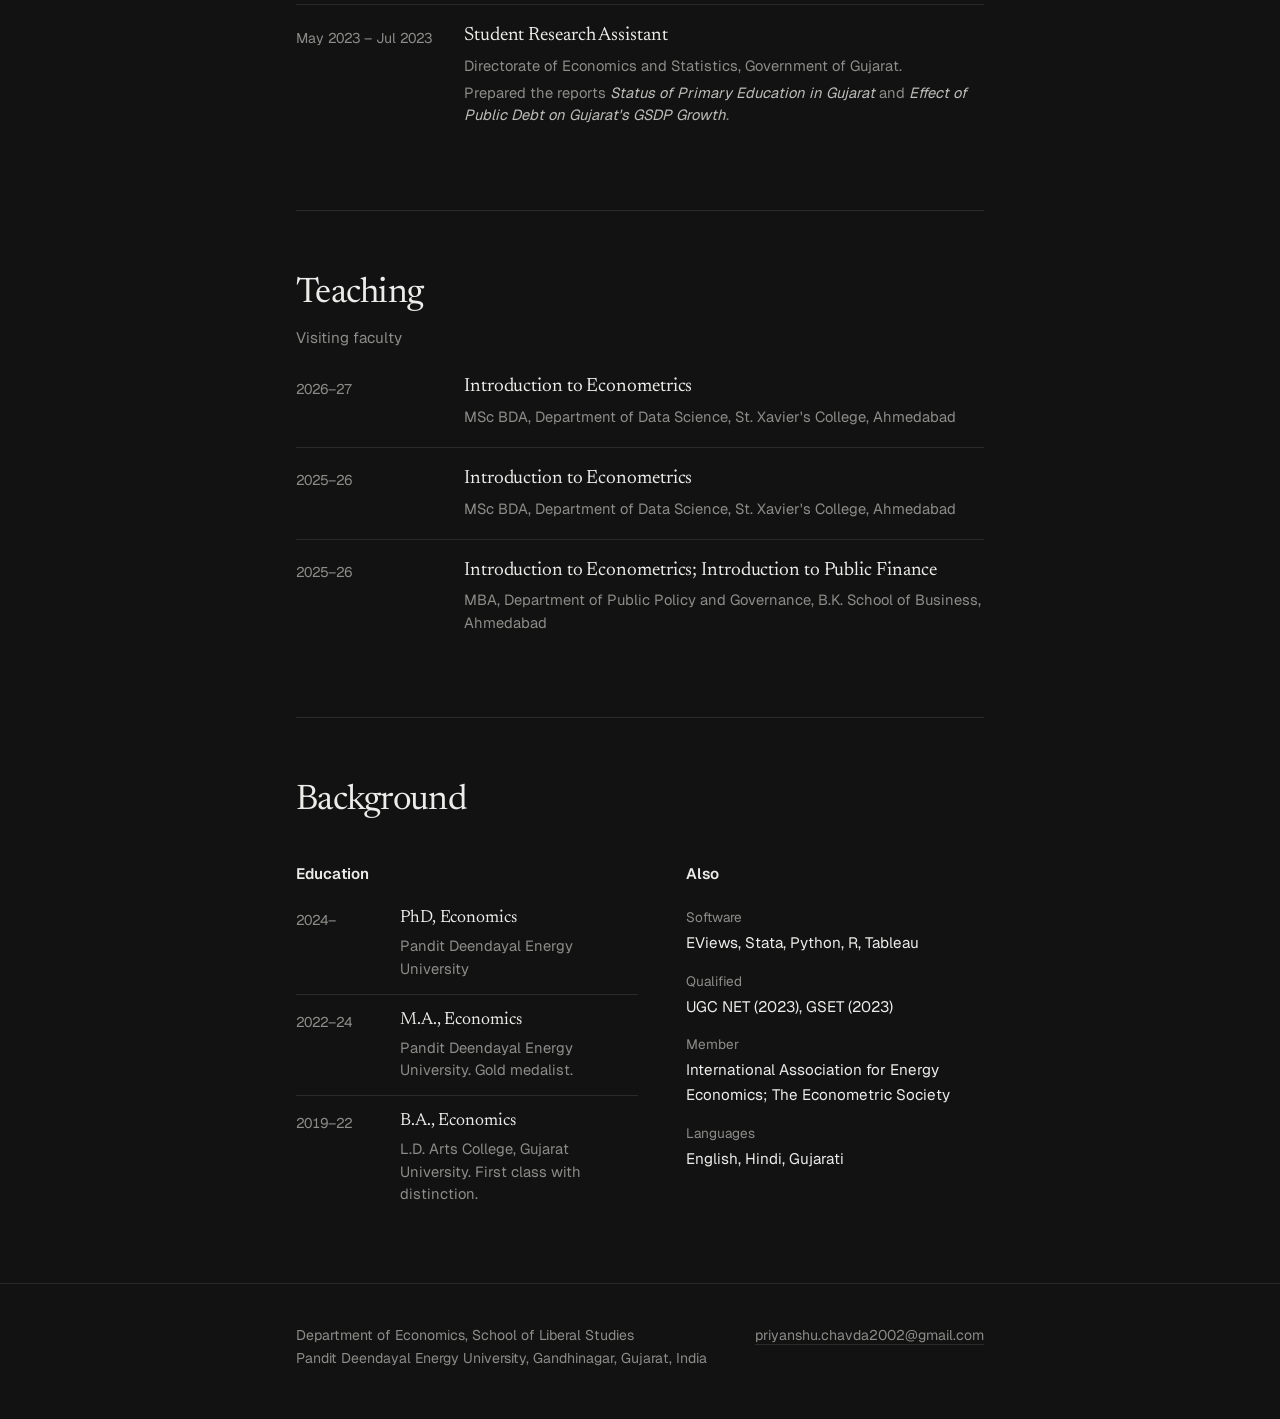
==== commit 36c03257: "Add institutes for RA supervisors Co-Authored-By: Claude Opus 5.5 <noreply@anthropic.com> Claude-Ses" ====
--- a/index.html
+++ b/index.html
@@ -149,7 +149,7 @@
         <span class="date">Jul 2024 – Dec 2024</span>
         <div>
           <p class="title">Research Assistant</p>
-          <p class="meta">Pandit Deendayal Energy University, Gandhinagar. Assisted Dr. Himani Joshi on the 16th State Finance Commission report of Gujarat.</p>
+          <p class="meta">Pandit Deendayal Energy University, Gandhinagar. Assisted Dr. Himani Baxi (PDEU) on the 16th State Finance Commission report of Gujarat.</p>
           <p class="meta">Data collection, data cleaning, data visualization, and content discussions for the report.</p>
         </div>
       </li>
@@ -157,7 +157,7 @@
         <span class="date">Dec 2023 – Jan 2024</span>
         <div>
           <p class="title">Student Research Assistant</p>
-          <p class="meta">Pandit Deendayal Energy University, Gandhinagar. Assisted Prof. Nausheen Nizami on her ICSSR-sponsored research on millets.</p>
+          <p class="meta">Pandit Deendayal Energy University, Gandhinagar. Assisted Prof. Nausheen Nizami (PDEU) on her ICSSR-sponsored research on millets.</p>
           <p class="meta">Data collection, data entry, and data cleaning.</p>
         </div>
       </li>
@@ -165,7 +165,7 @@
         <span class="date">Jul 2023</span>
         <div>
           <p class="title">Student Research Assistant</p>
-          <p class="meta">Gujarat National Law University, Gandhinagar. Assisted Dr. Hitesh Thakkar on his research projects.</p>
+          <p class="meta">Gujarat National Law University, Gandhinagar. Assisted Dr. Hitesh Thakkar (GNLU) on his research projects.</p>
           <p class="meta">Data cleaning, literature reviews, and data analysis.</p>
         </div>
       </li>
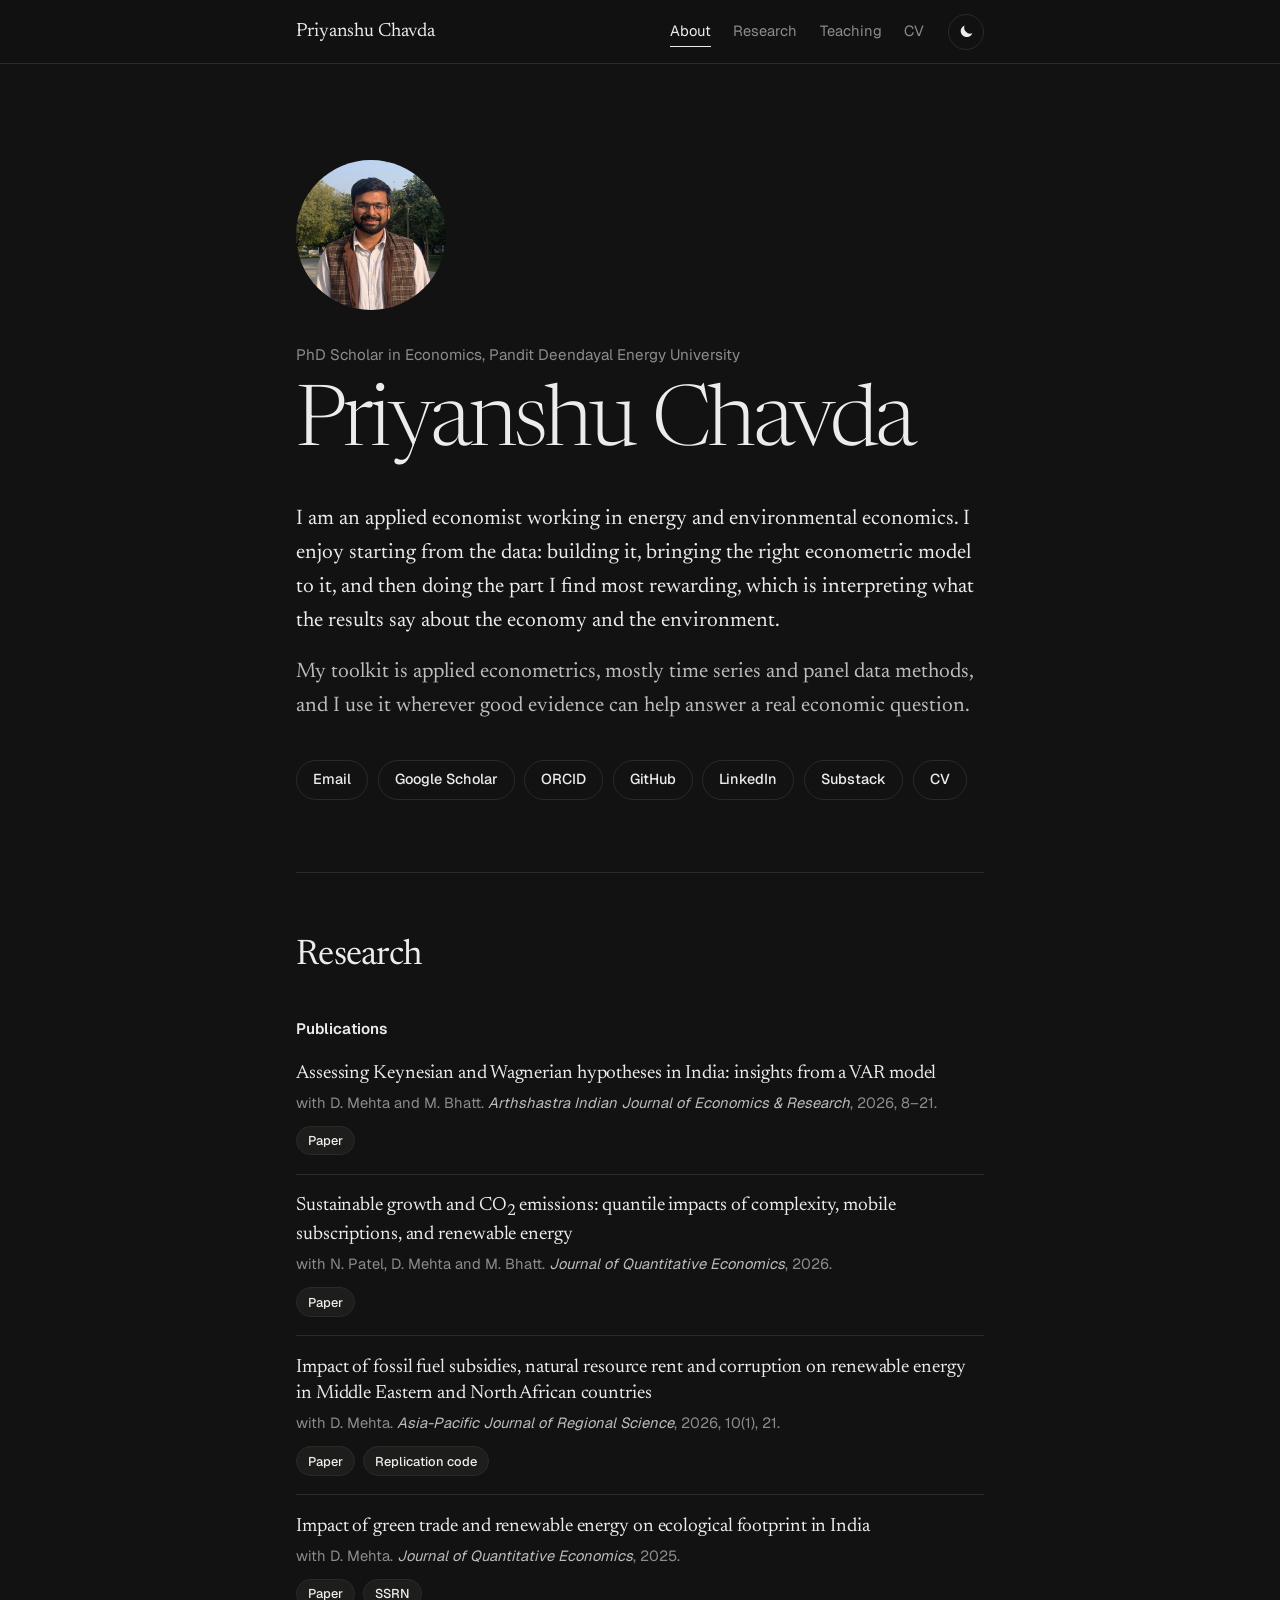
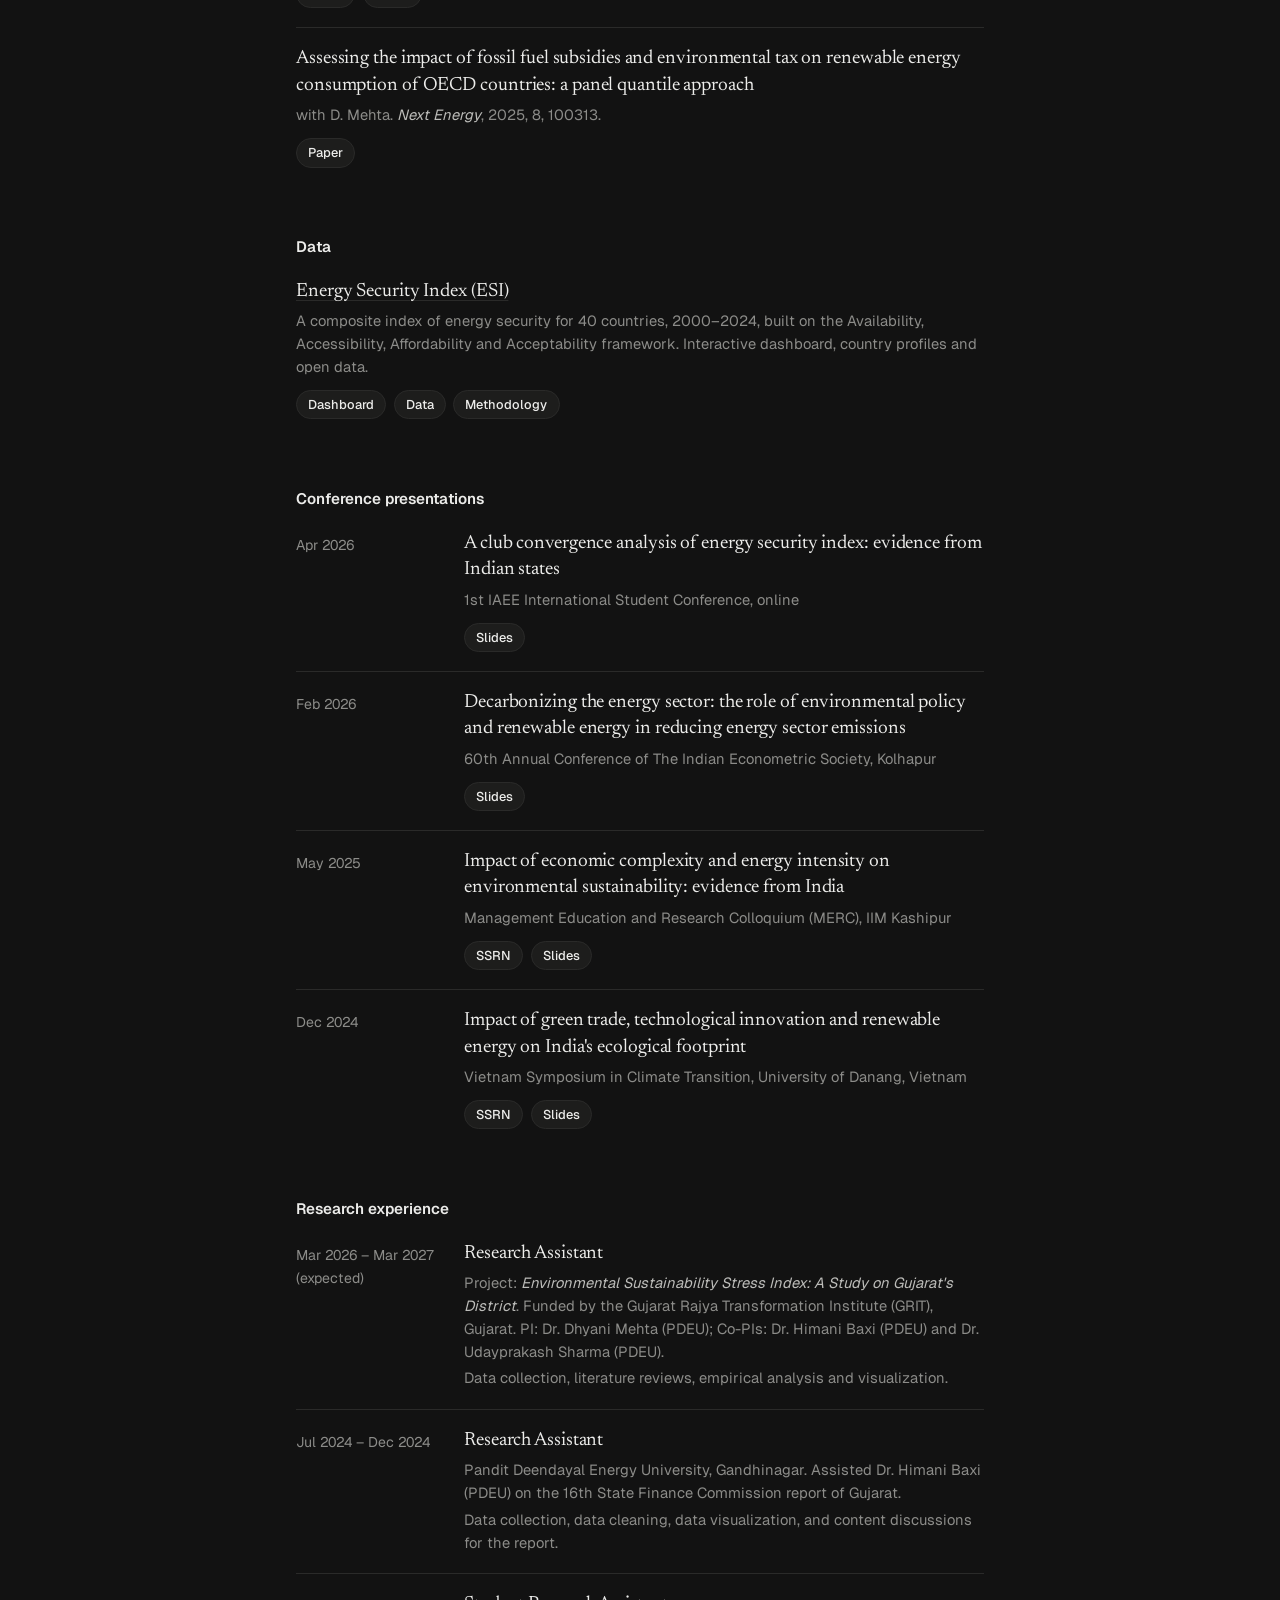
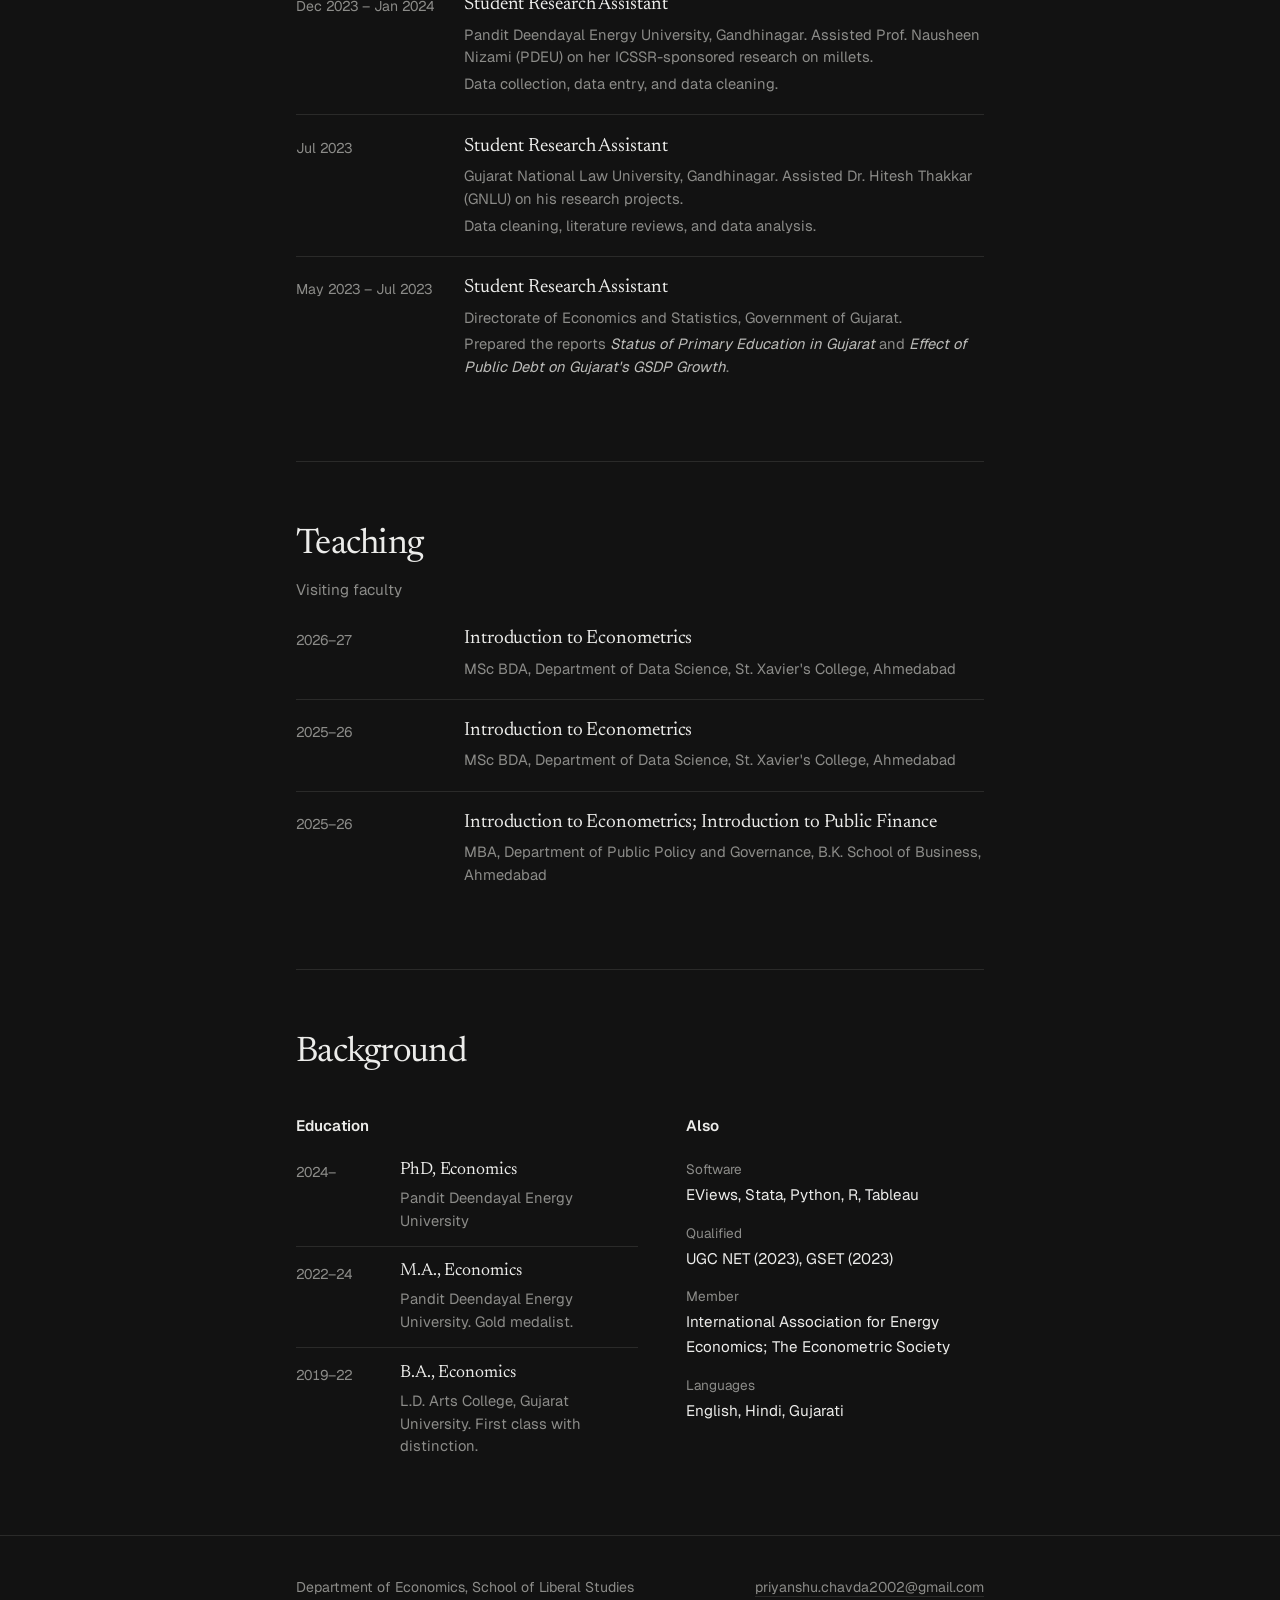
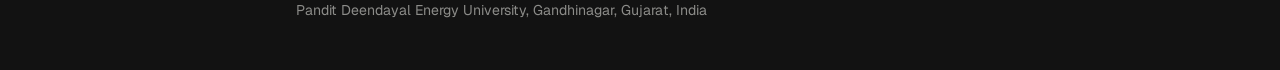
==== commit 4e3673c2: "Add Energy Security Index dashboard, data downloads and methodology Adds esi/: an interactive dashbo" ====
--- a/index.html
+++ b/index.html
@@ -99,6 +99,15 @@
       </li>
     </ol>
 
+    <h3>Data</h3>
+    <ol class="entries">
+      <li>
+        <p class="title"><a href="esi/">Energy Security Index (ESI)</a></p>
+        <p class="meta">A composite index of energy security for 40 countries, 2000–2024, built on the Availability, Accessibility, Affordability and Acceptability framework. Interactive dashboard, country profiles and open data.</p>
+        <p class="links"><a href="esi/">Dashboard</a><a href="esi/#data">Data</a><a href="esi/downloads/ESI_methodology.pdf">Methodology</a></p>
+      </li>
+    </ol>
+
     <h3>Conference presentations</h3>
     <ol class="entries dated">
       <li>
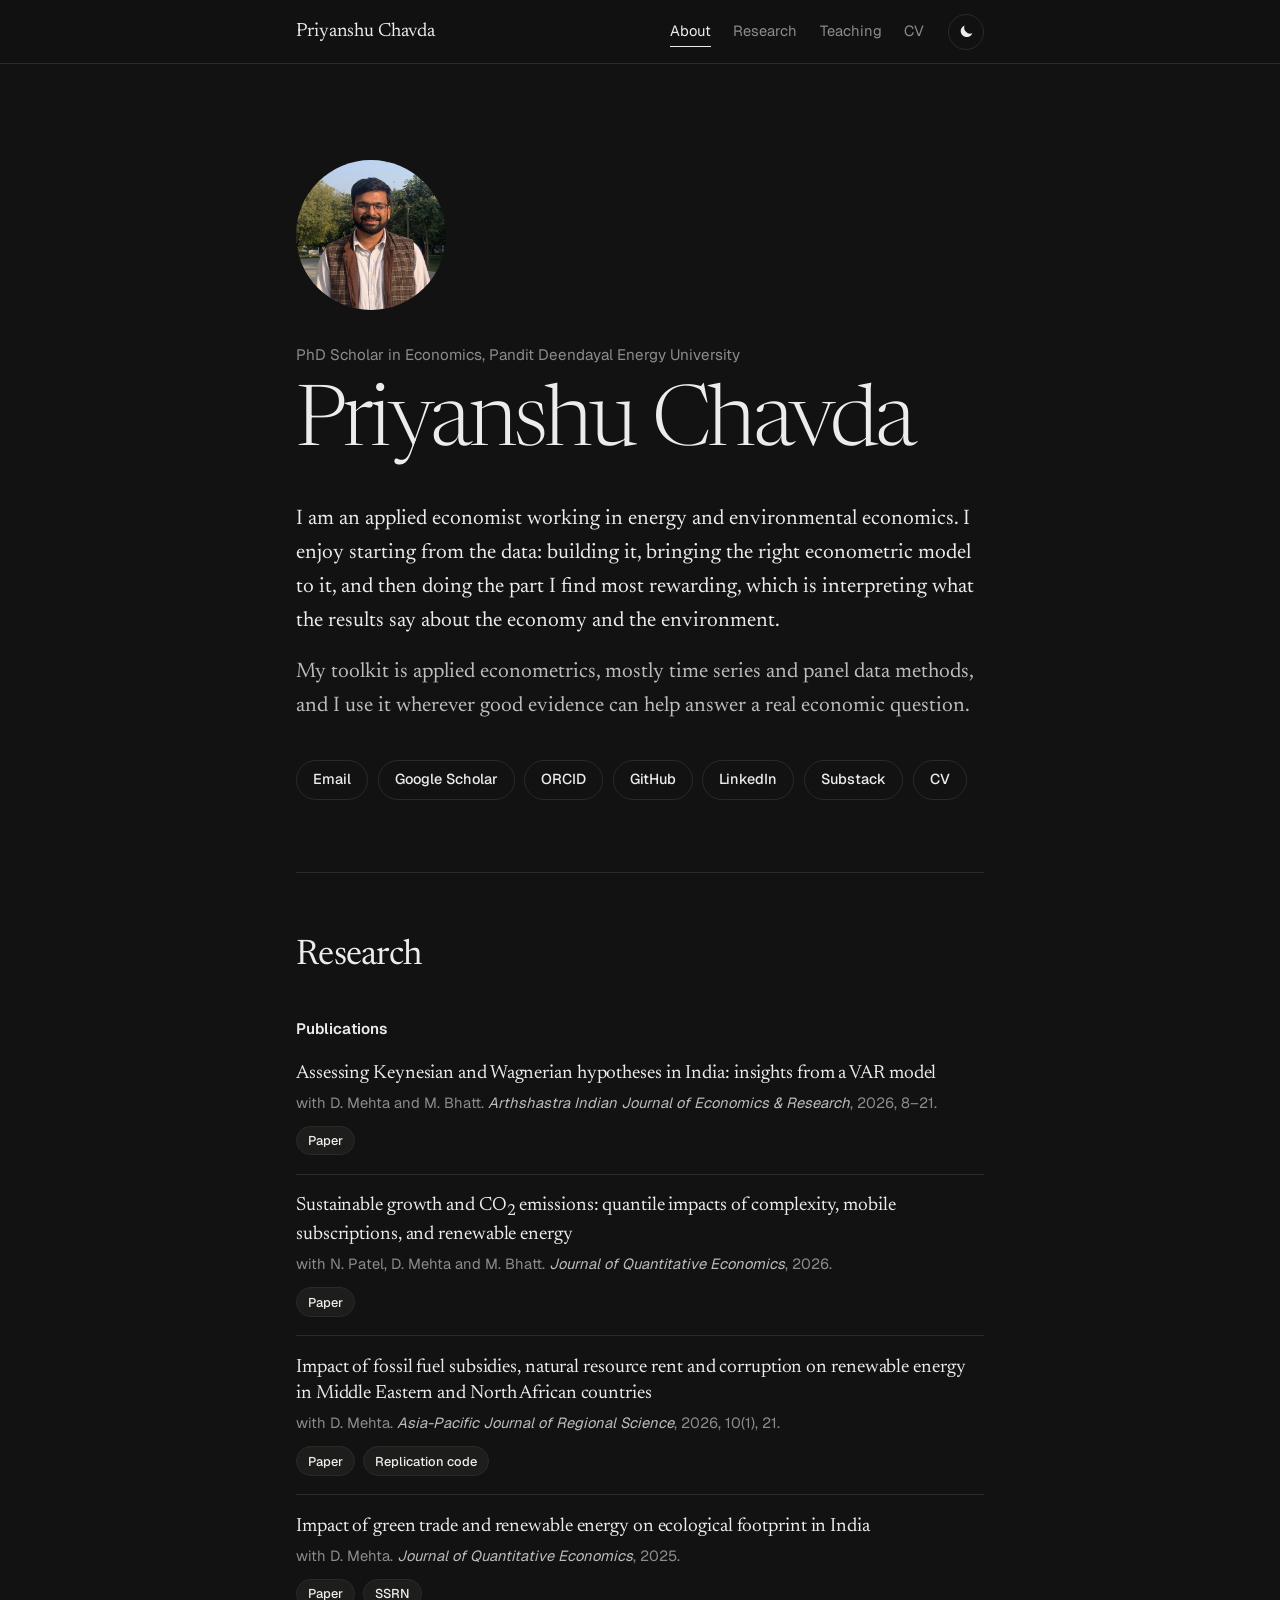
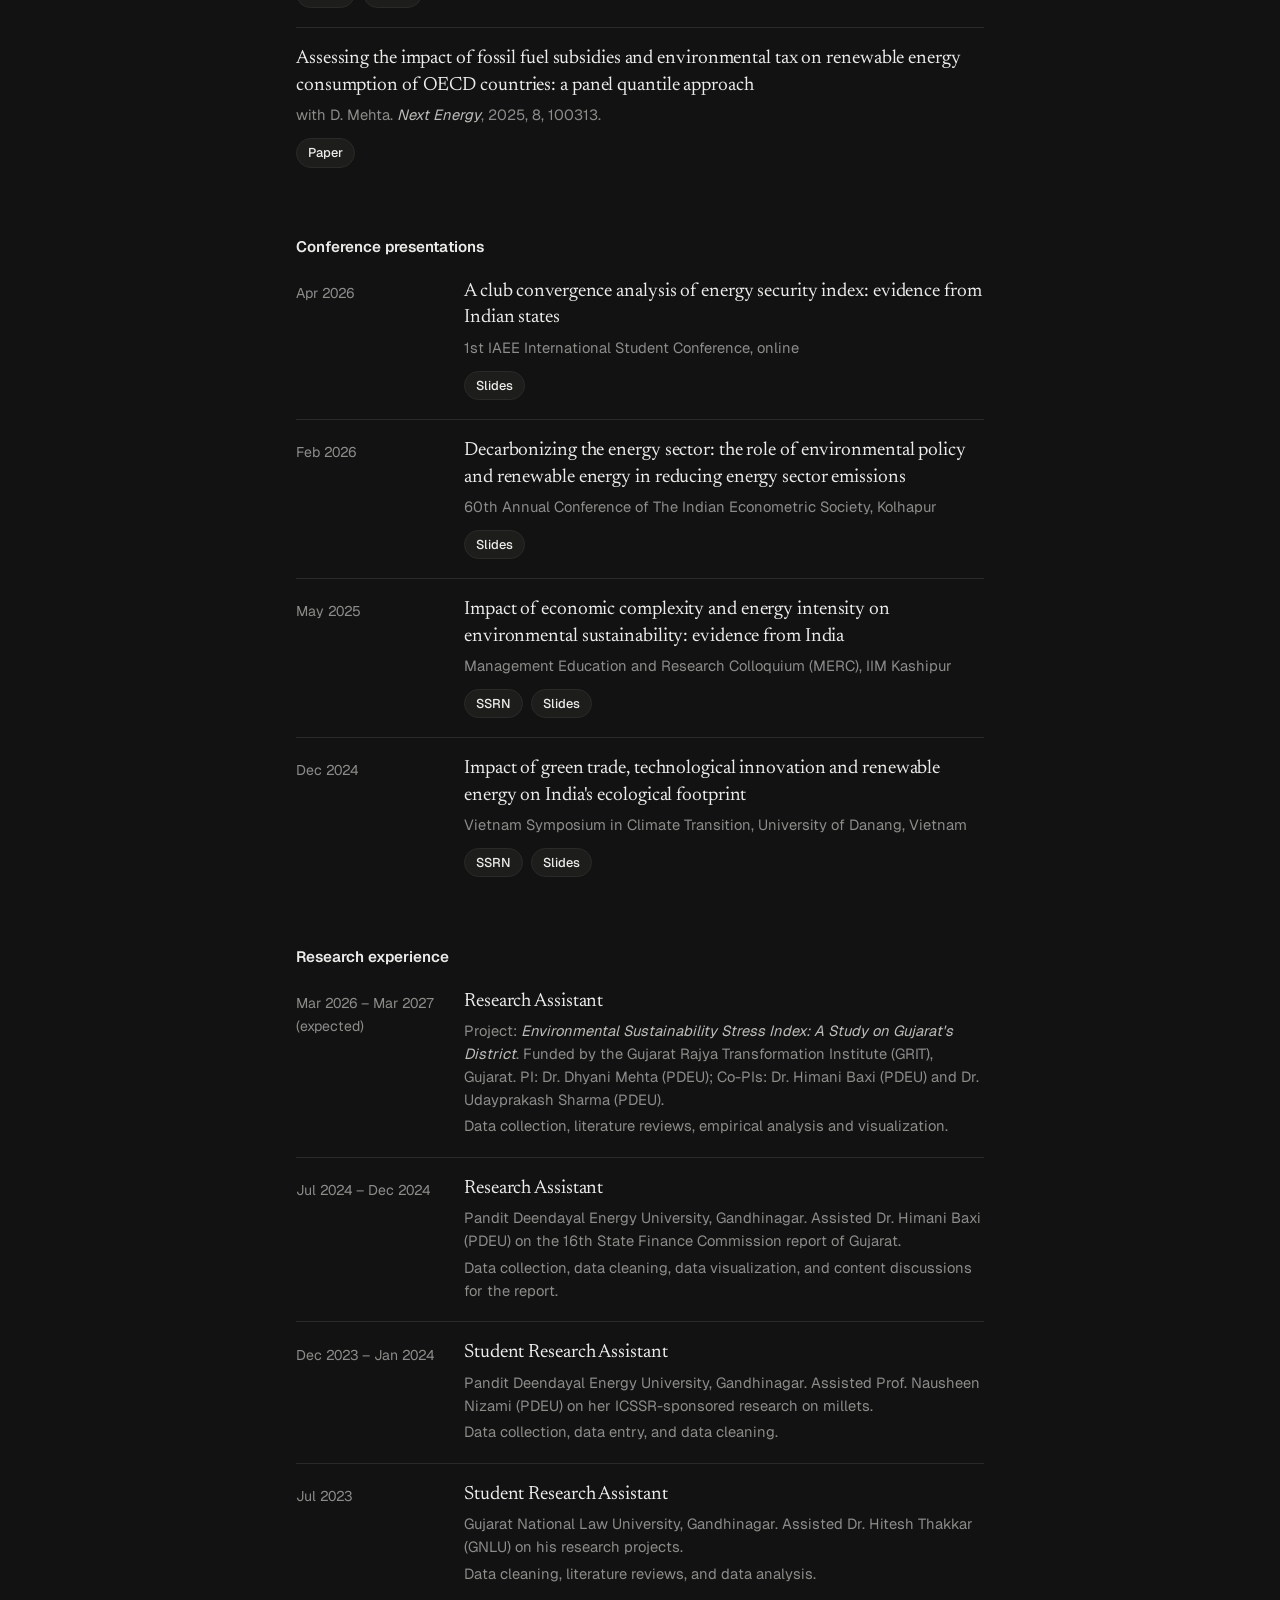
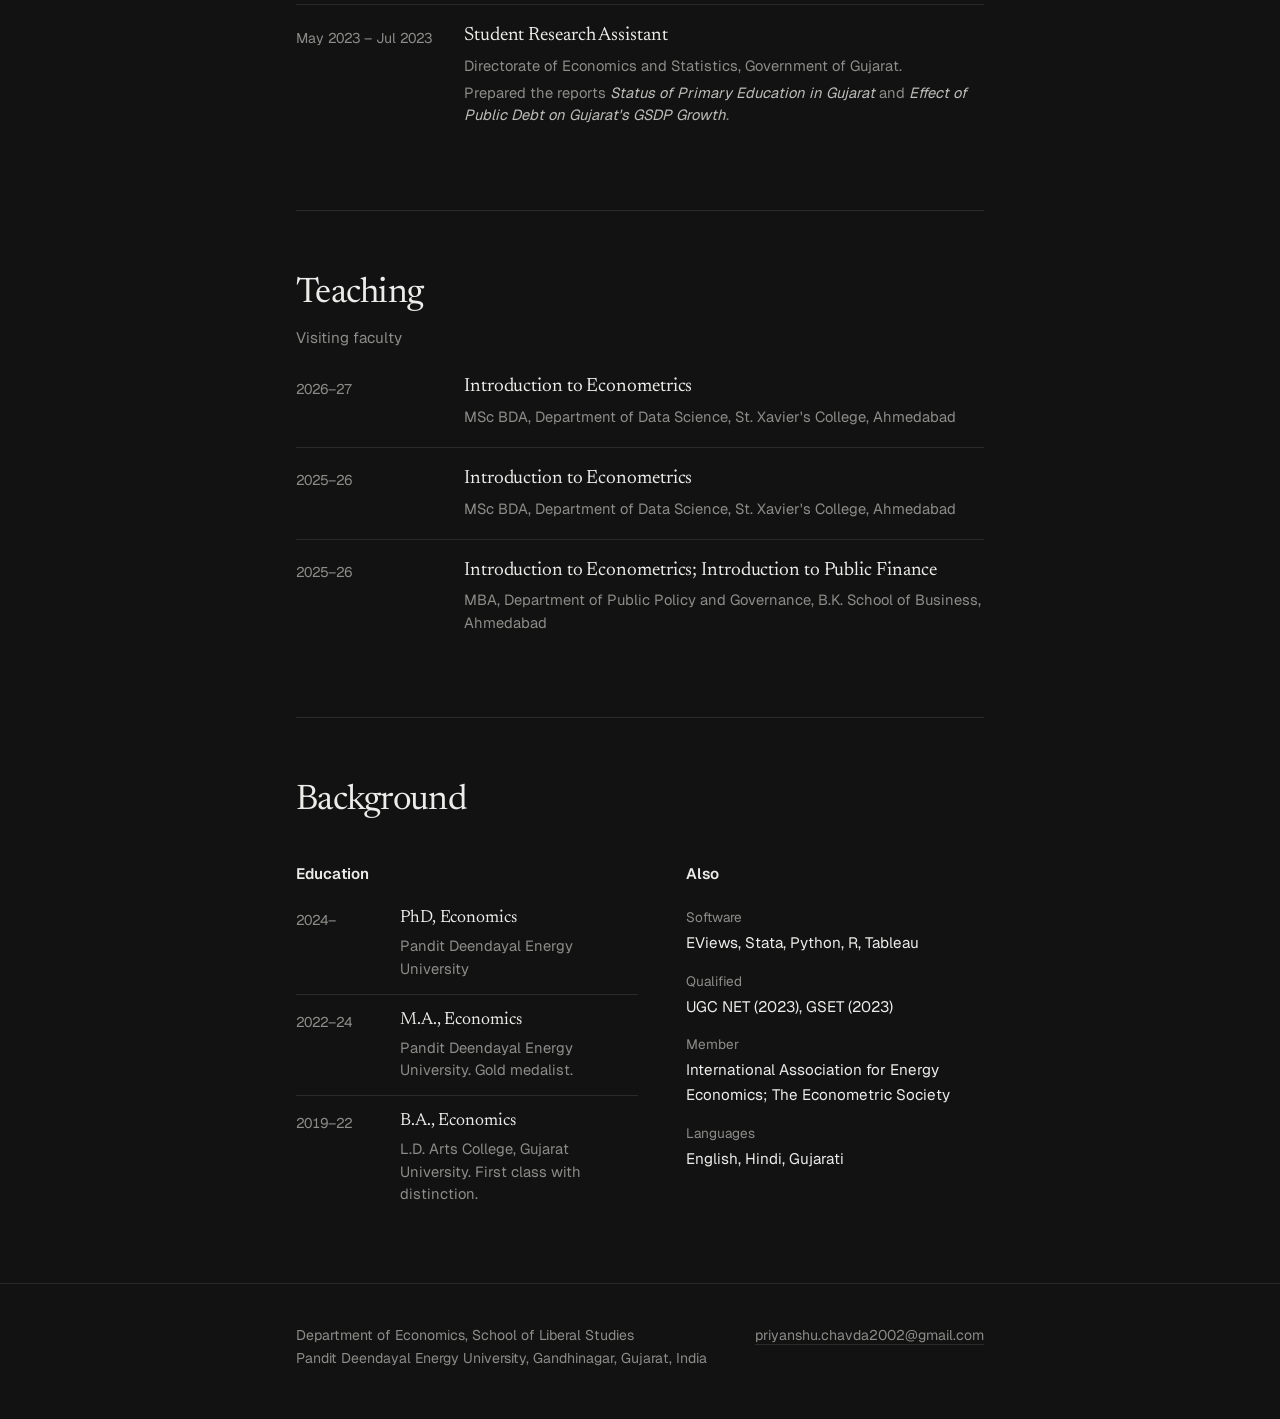
==== commit 36b37902: "Take the Energy Security Index page offline for now The dashboard stays on the esi-dashboard branch " ====
--- a/index.html
+++ b/index.html
@@ -99,15 +99,6 @@
       </li>
     </ol>
 
-    <h3>Data</h3>
-    <ol class="entries">
-      <li>
-        <p class="title"><a href="esi/">Energy Security Index (ESI)</a></p>
-        <p class="meta">A composite index of energy security for 40 countries, 2000–2024, built on the Availability, Accessibility, Affordability and Acceptability framework. Interactive dashboard, country profiles and open data.</p>
-        <p class="links"><a href="esi/">Dashboard</a><a href="esi/#data">Data</a><a href="esi/downloads/ESI_methodology.pdf">Methodology</a></p>
-      </li>
-    </ol>
-
     <h3>Conference presentations</h3>
     <ol class="entries dated">
       <li>
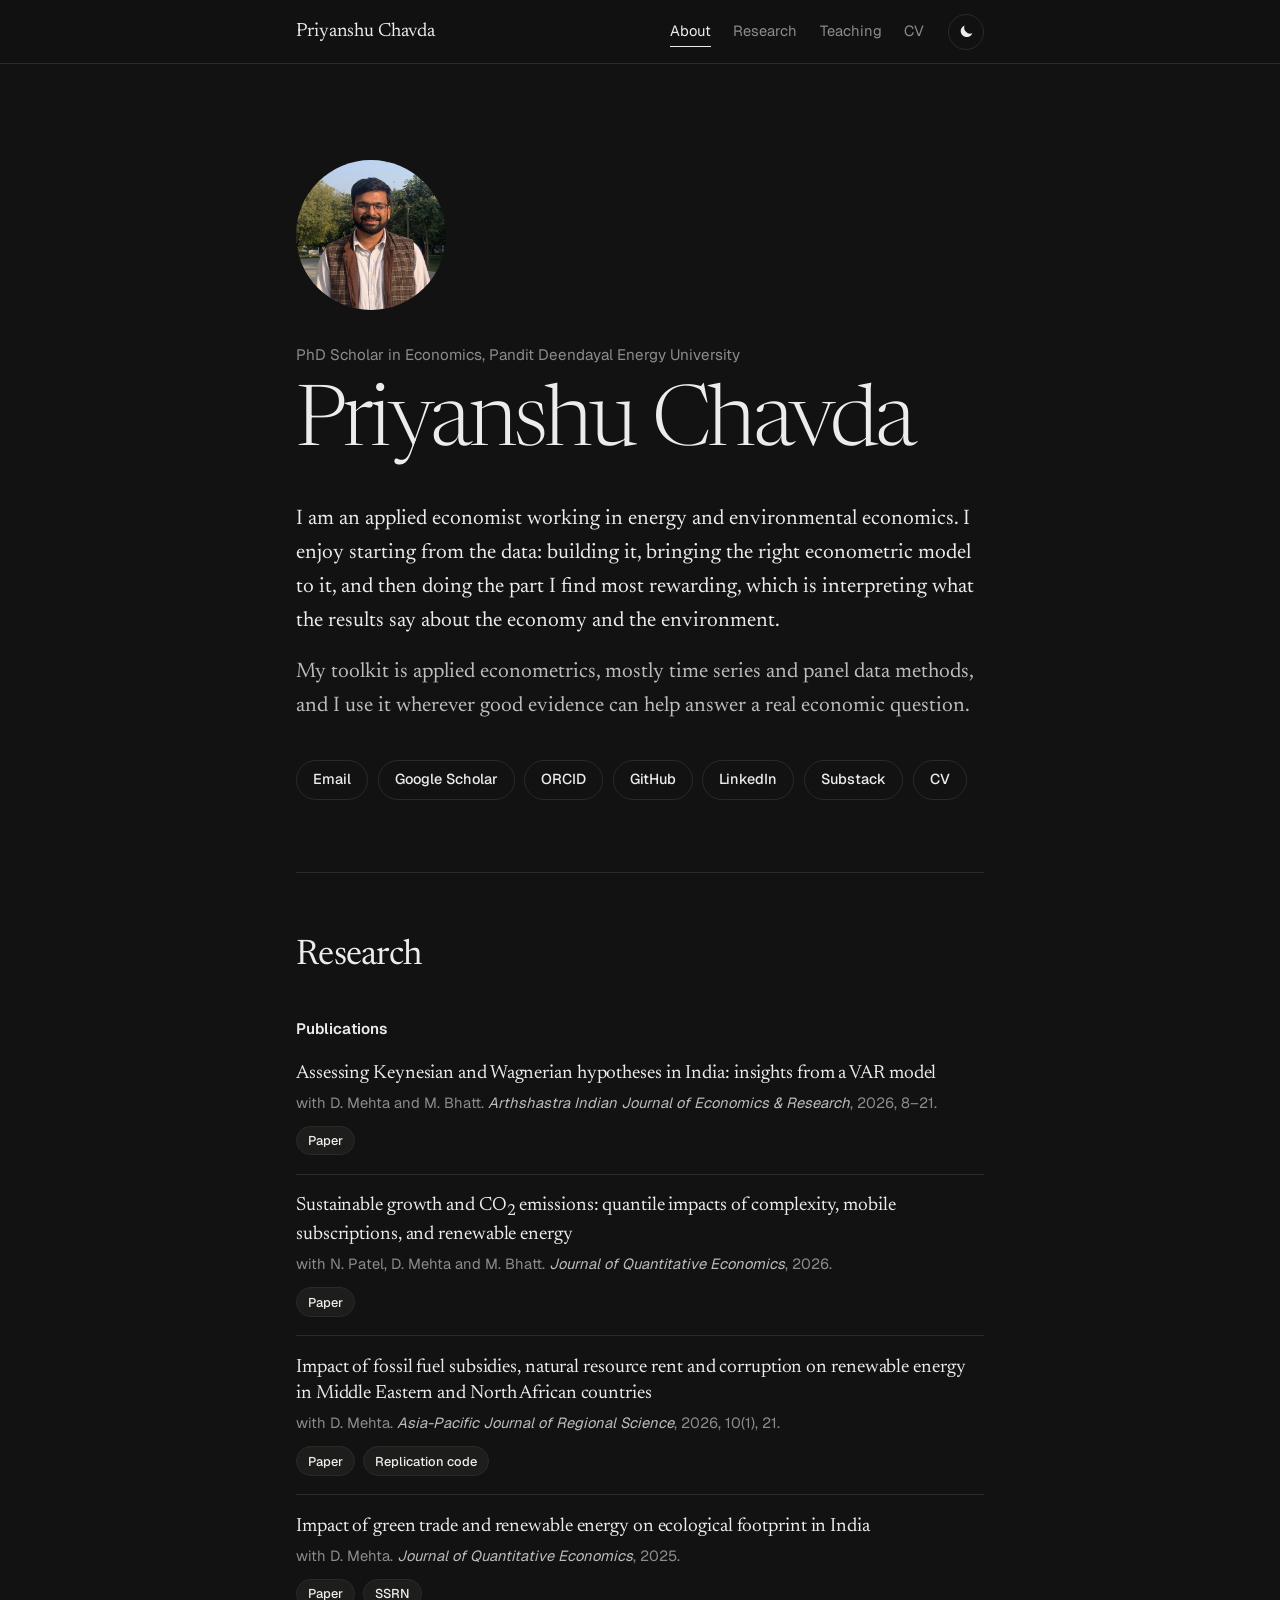
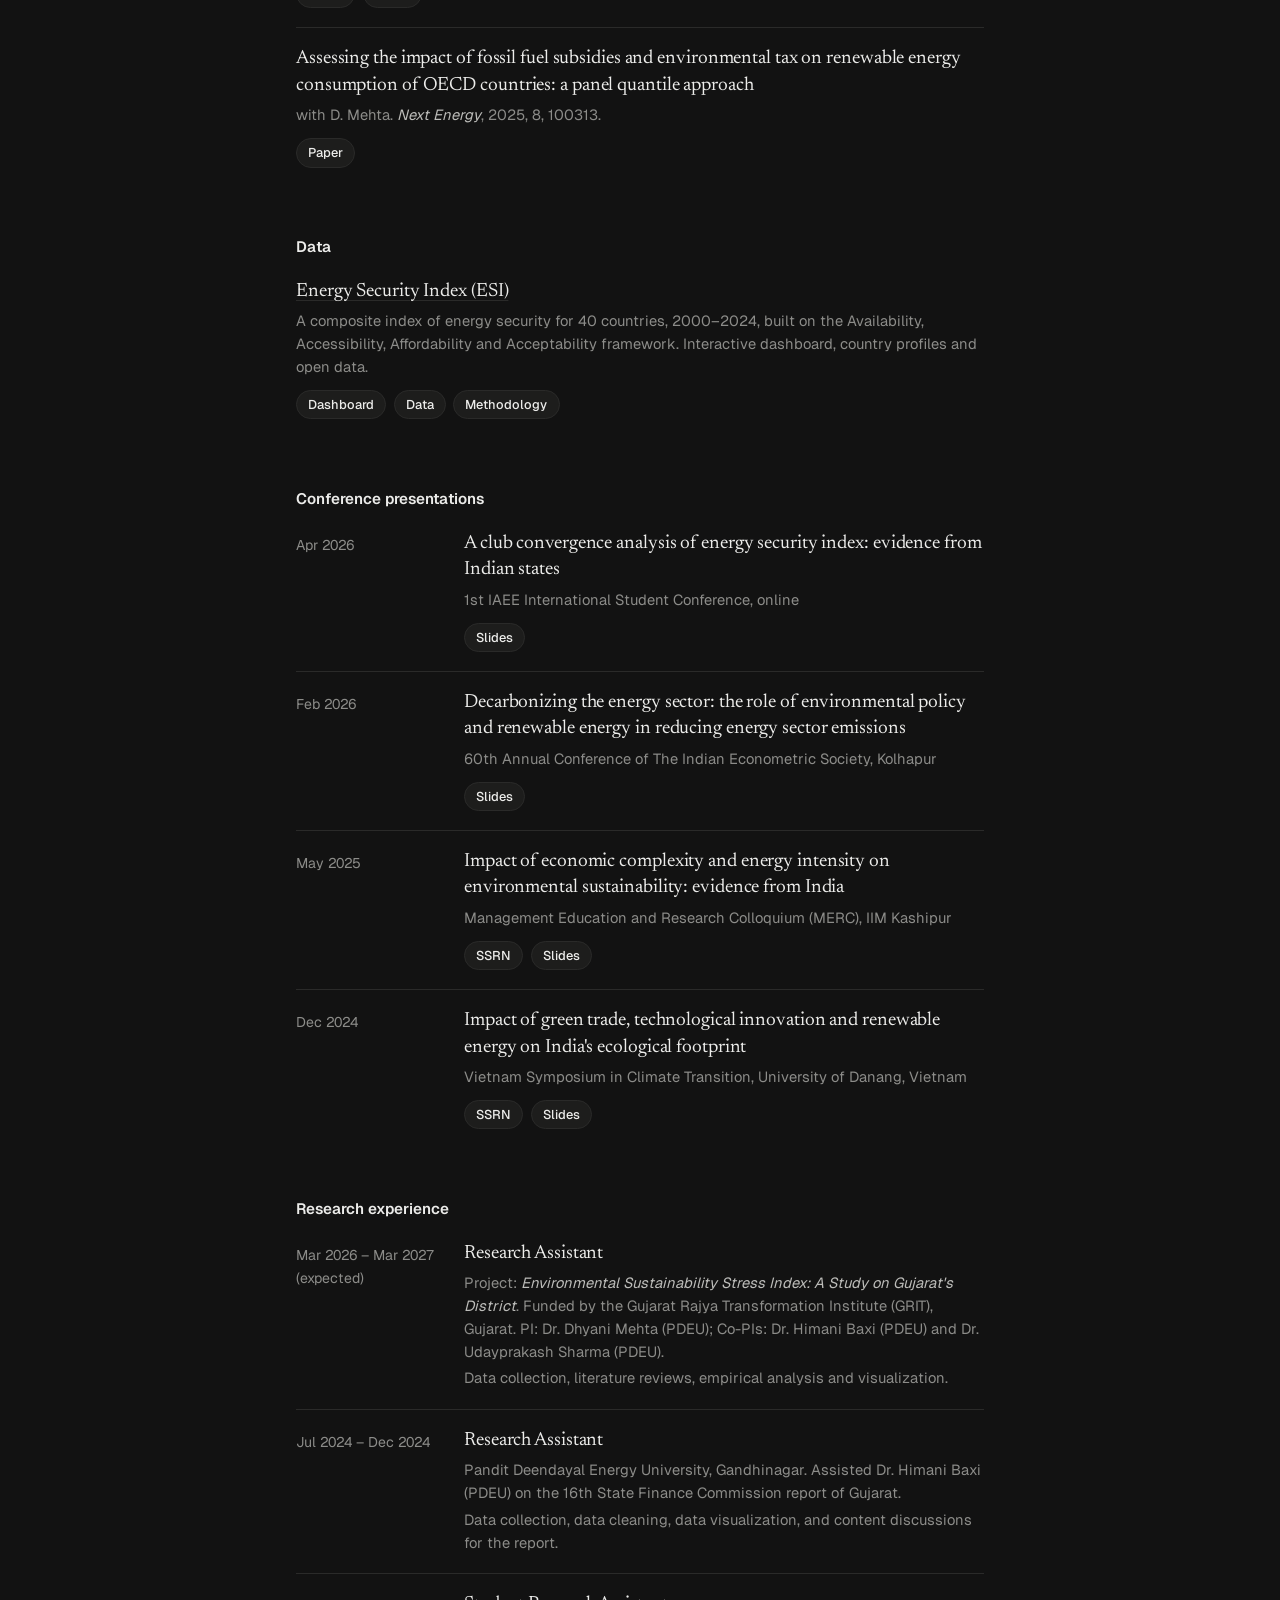
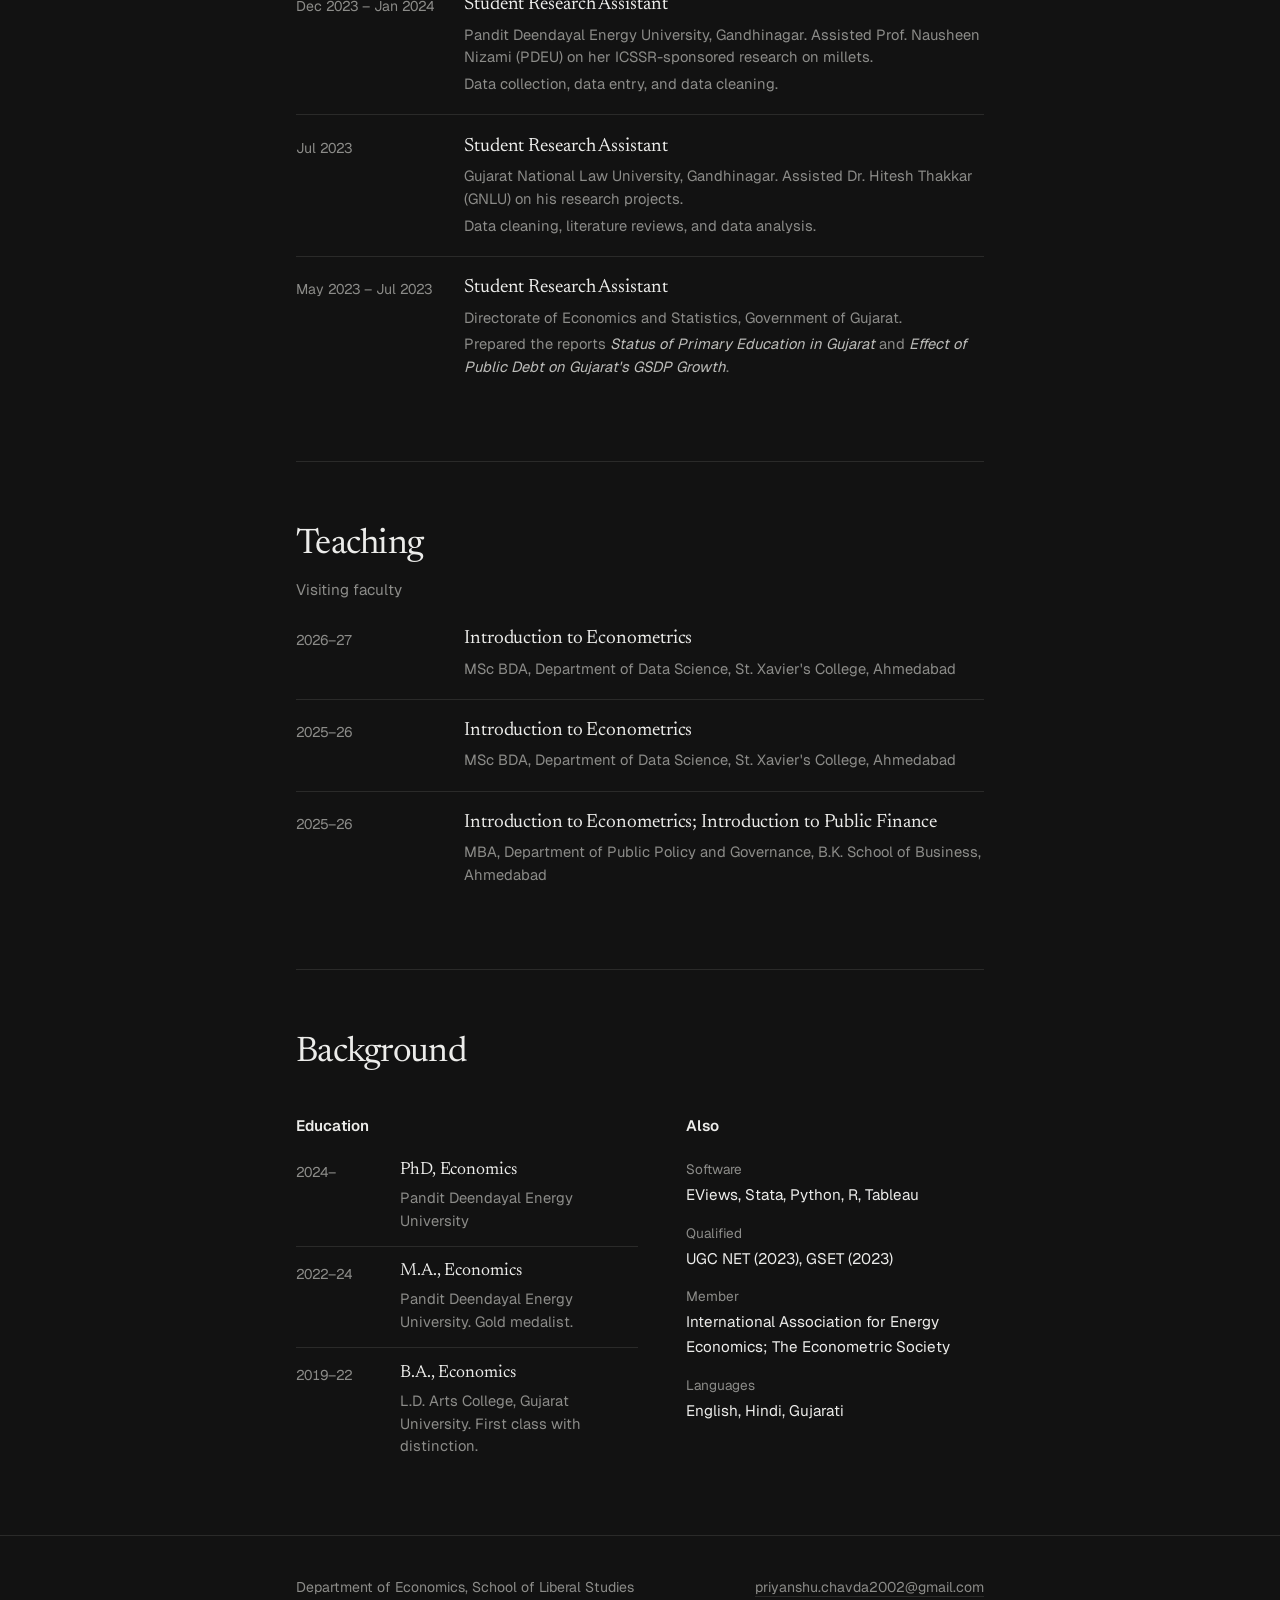
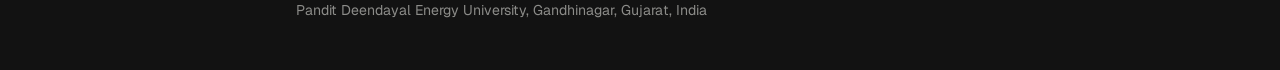
==== commit 2ab2bd33: "Put the Energy Security Index dashboard back online Co-Authored-By: Claude Opus 5.5 <noreply@anthrop" ====
--- a/index.html
+++ b/index.html
@@ -99,6 +99,15 @@
       </li>
     </ol>
 
+    <h3>Data</h3>
+    <ol class="entries">
+      <li>
+        <p class="title"><a href="esi/">Energy Security Index (ESI)</a></p>
+        <p class="meta">A composite index of energy security for 40 countries, 2000–2024, built on the Availability, Accessibility, Affordability and Acceptability framework. Interactive dashboard, country profiles and open data.</p>
+        <p class="links"><a href="esi/">Dashboard</a><a href="esi/#data">Data</a><a href="esi/downloads/ESI_methodology.pdf">Methodology</a></p>
+      </li>
+    </ol>
+
     <h3>Conference presentations</h3>
     <ol class="entries dated">
       <li>
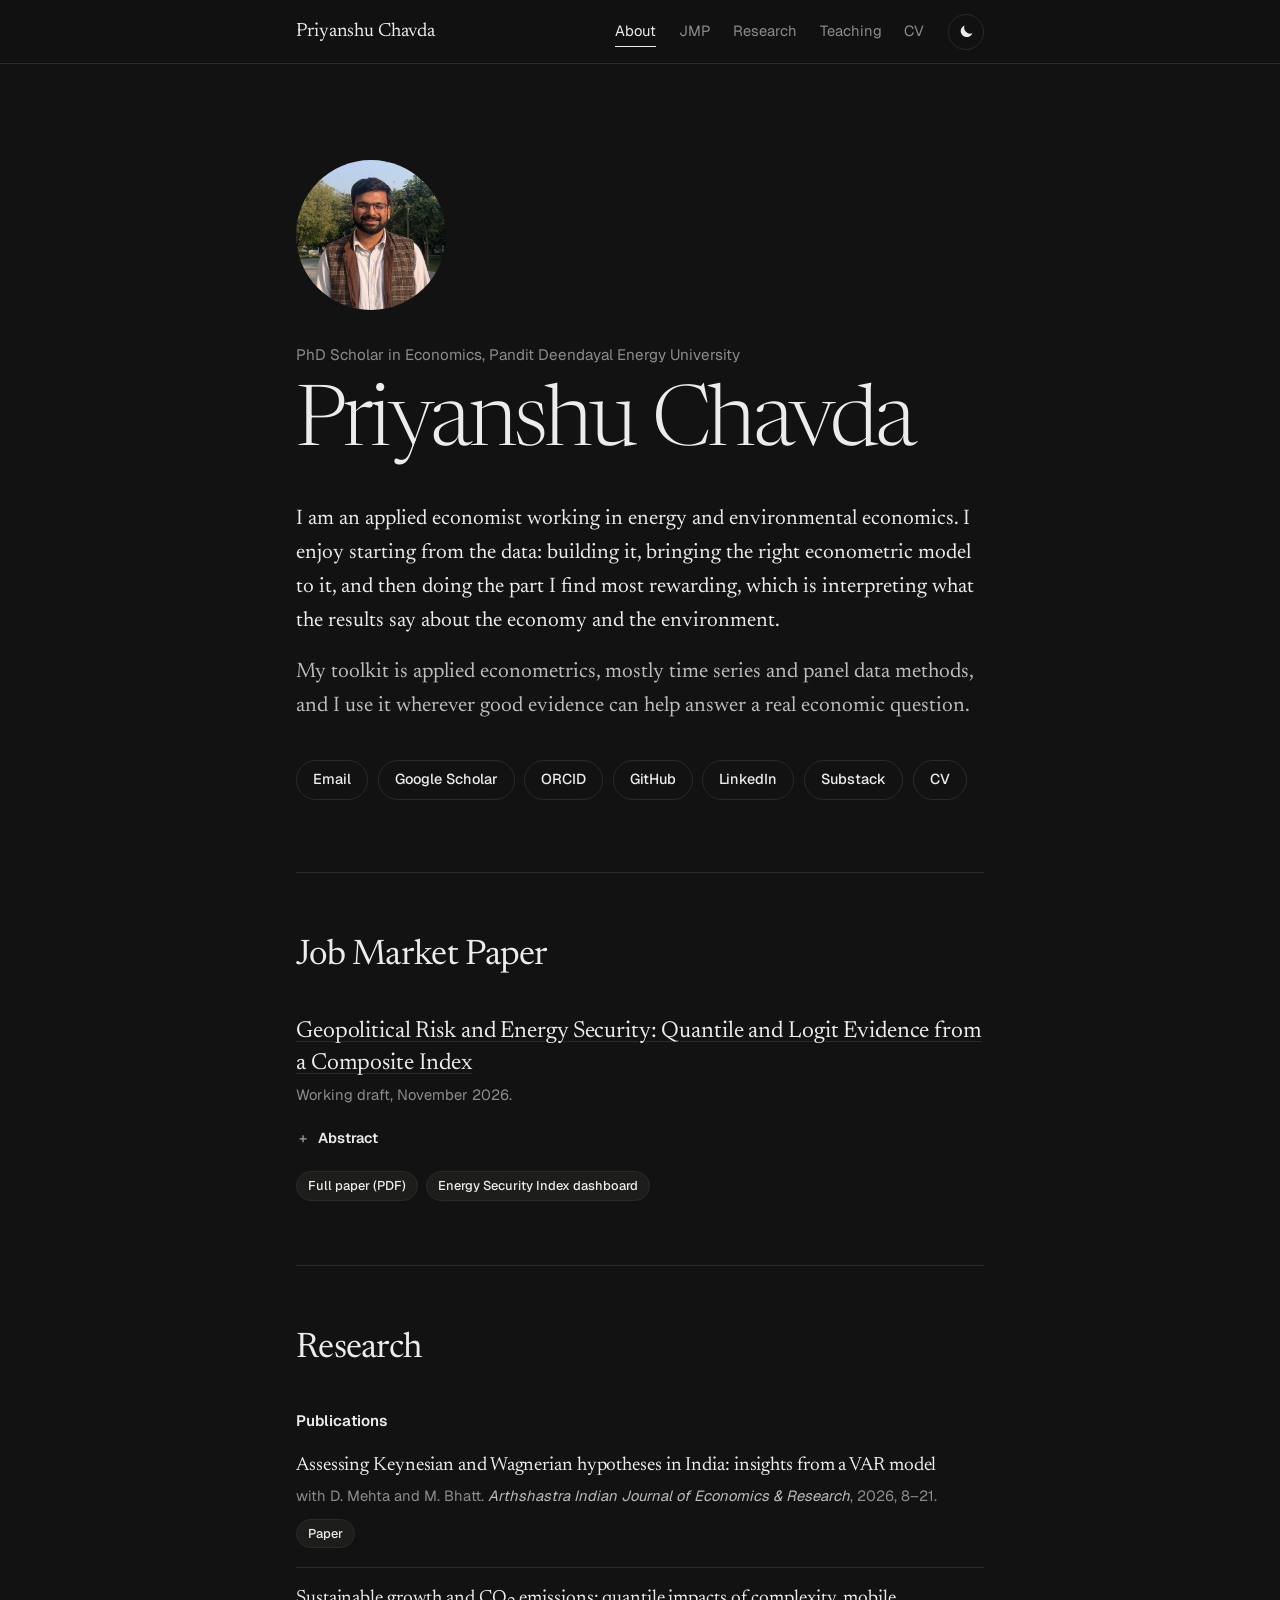
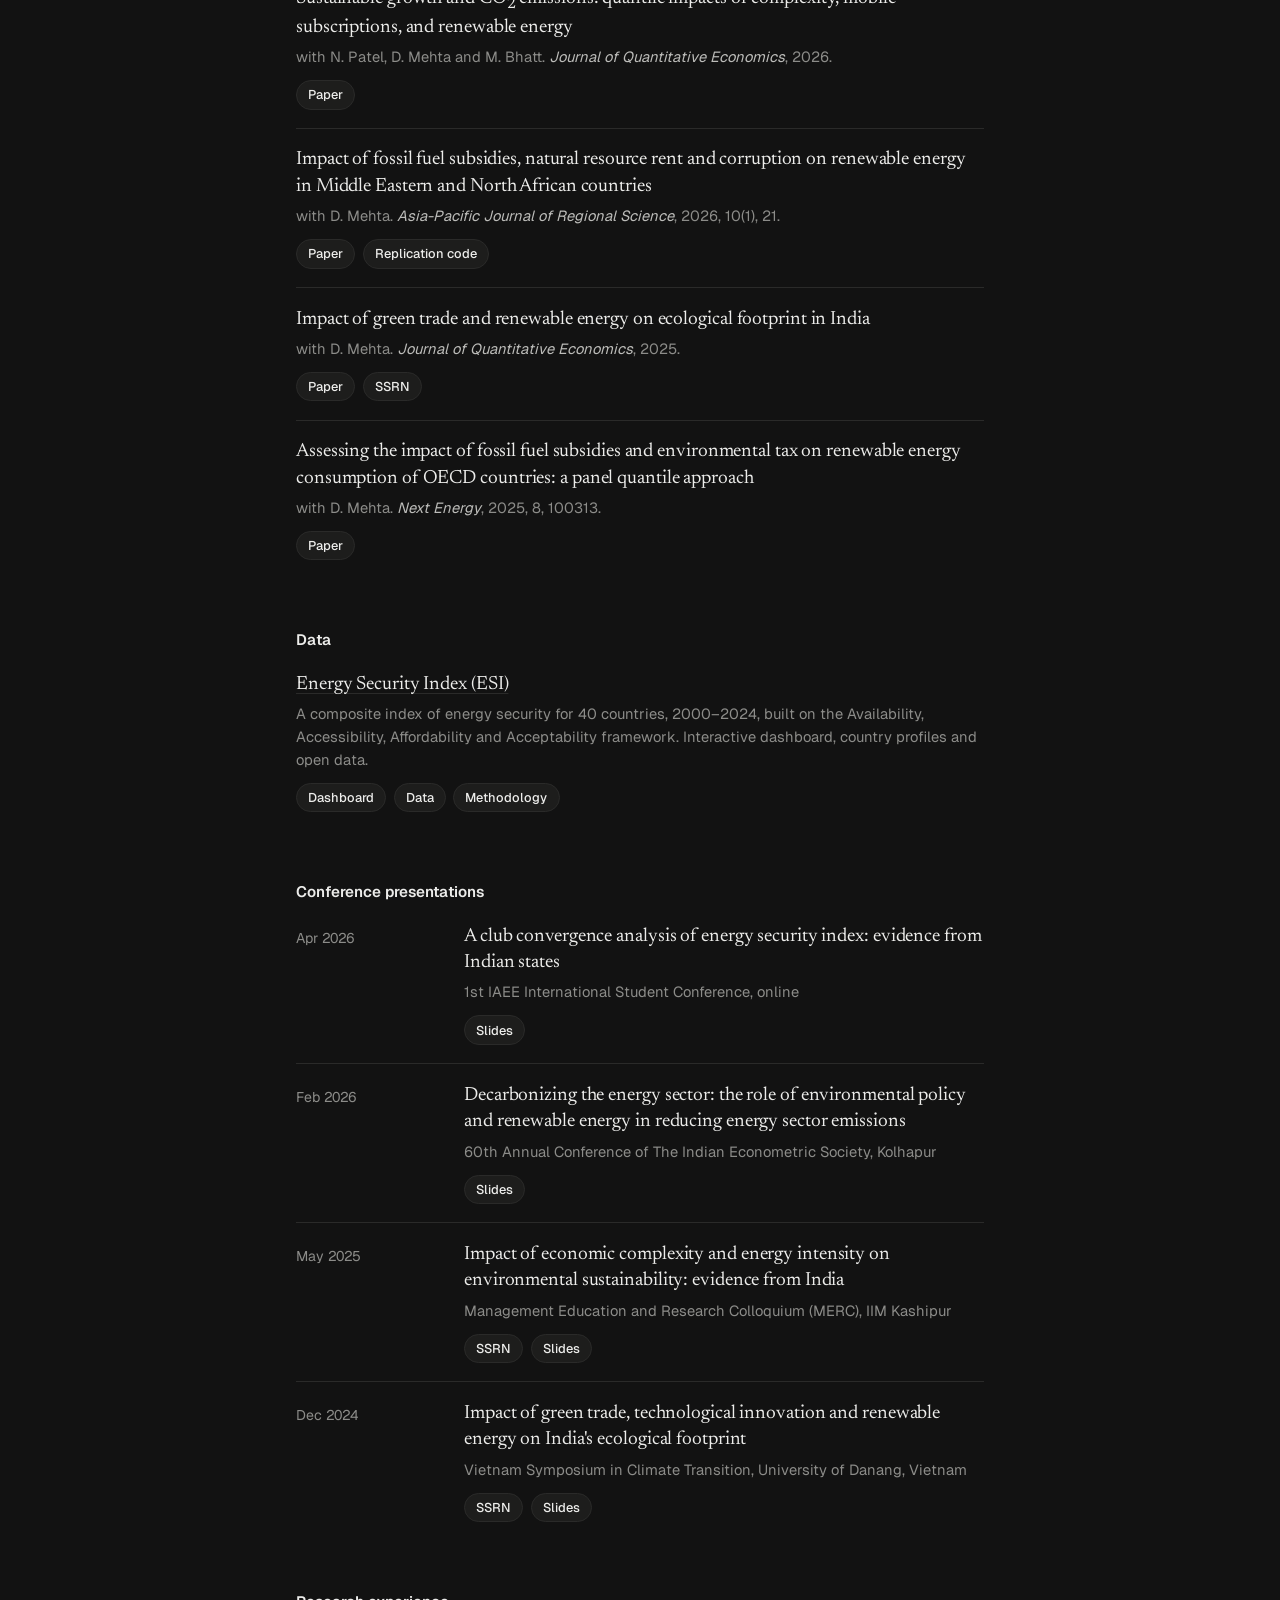
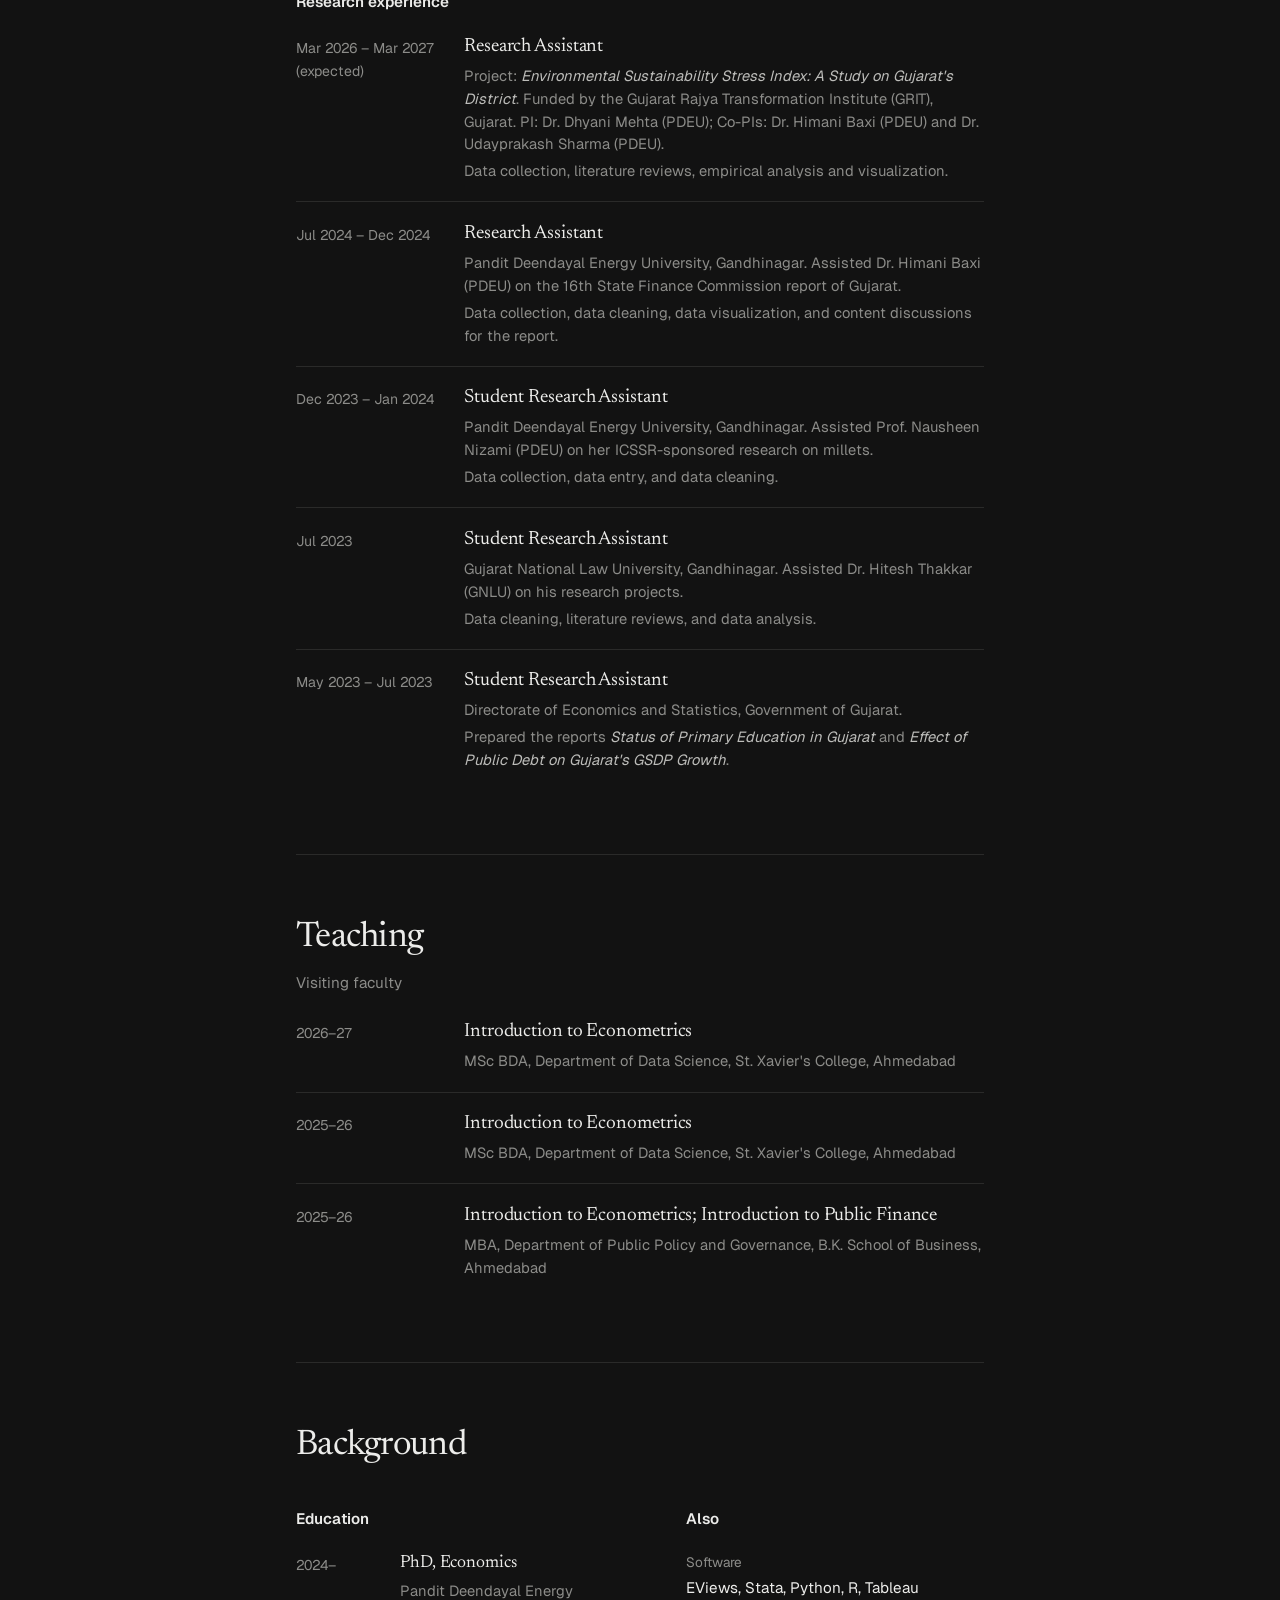
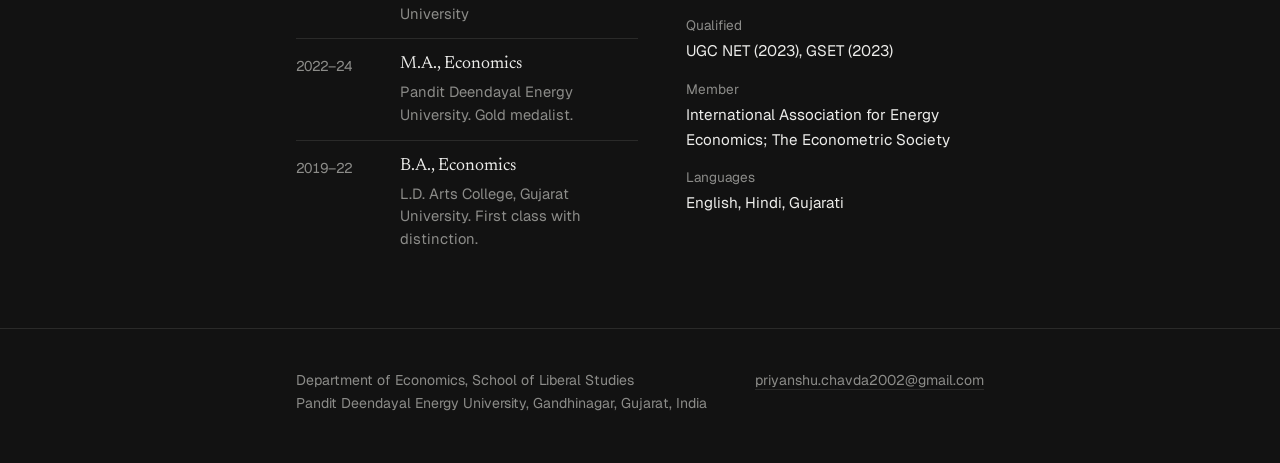
==== commit 5c9a3c1f: "Add a Job Market Paper section with abstract, PDF and dashboard link Co-Authored-By: Claude Opus 5.5" ====
--- a/index.html
+++ b/index.html
@@ -35,6 +35,7 @@
     <a class="brand" href="#top">Priyanshu Chavda</a>
     <nav class="nav-links" aria-label="Sections">
       <a href="#about">About</a>
+      <a href="#jmp">JMP</a>
       <a href="#research">Research</a>
       <a href="#teaching">Teaching</a>
       <a href="files/Priyanshu_Chavda_CV.pdf">CV</a>
@@ -67,6 +68,17 @@
     </ul>
   </section>
 
+  <section id="jmp">
+    <h2>Job Market Paper</h2>
+    <p class="title jmp-title"><a href="https://priyanshu-econ.github.io/Energy-Security-Index/downloads/Chavda_2026_Geopolitical_Risk_and_Energy_Security.pdf">Geopolitical Risk and Energy Security: Quantile and Logit Evidence from a Composite Index</a></p>
+    <p class="meta">Working draft, November 2026.</p>
+    <details class="abstract">
+      <summary>Abstract</summary>
+      <p>Energy security has re-emerged as a central policy concern amid recurring geopolitical shocks, decarbonisation commitments and rapid technological change. This paper examines how geopolitical risk, financial development, green trade and technological innovation shape energy security across economies with different levels of security. I construct a multidimensional Energy Security Index (ESI) based on the Availability, Accessibility, Affordability and Acceptability (4-A) framework for 40 economies over 2000–2024. Using Method of Moments Quantile Regression and IV-GMM as baseline estimators, I find that geopolitical risk, measured as deviations from each country’s own average level, lowers energy security, and that its effect is largest among the least secure economies and fades at the top of the distribution. Financial development and technological innovation raise energy security with diminishing returns, and green trade helps only at the lower end. A logit model of high- versus low-security regimes confirms financial development and innovation as the main drivers of high security, with a one-point increase in R&amp;D expenditure raising the odds by about 129%. The results call for policies differentiated by a country’s position in the energy security distribution.</p>
+    </details>
+    <p class="links"><a href="https://priyanshu-econ.github.io/Energy-Security-Index/downloads/Chavda_2026_Geopolitical_Risk_and_Energy_Security.pdf">Full paper (PDF)</a><a href="https://priyanshu-econ.github.io/Energy-Security-Index/">Energy Security Index dashboard</a></p>
+  </section>
+
   <section id="research">
     <h2>Research</h2>
 
@@ -102,9 +114,9 @@
     <h3>Data</h3>
     <ol class="entries">
       <li>
-        <p class="title"><a href="esi/">Energy Security Index (ESI)</a></p>
+        <p class="title"><a href="https://priyanshu-econ.github.io/Energy-Security-Index/">Energy Security Index (ESI)</a></p>
         <p class="meta">A composite index of energy security for 40 countries, 2000–2024, built on the Availability, Accessibility, Affordability and Acceptability framework. Interactive dashboard, country profiles and open data.</p>
-        <p class="links"><a href="esi/">Dashboard</a><a href="esi/#data">Data</a><a href="esi/downloads/ESI_methodology.pdf">Methodology</a></p>
+        <p class="links"><a href="https://priyanshu-econ.github.io/Energy-Security-Index/">Dashboard</a><a href="https://priyanshu-econ.github.io/Energy-Security-Index/#data">Data</a><a href="https://priyanshu-econ.github.io/Energy-Security-Index/downloads/ESI_methodology.pdf">Methodology</a></p>
       </li>
     </ol>
 
--- a/style.css
+++ b/style.css
@@ -137,6 +137,20 @@
   background: var(--chip); border: 1px solid var(--line); border-radius: 999px;
 }
 .links a:hover { border-color: var(--text); }
+
+/* Job market paper */
+.jmp-title { font-size: 1.45rem; max-width: 34em; }
+.abstract { margin: 1.1rem 0 0; max-width: 42em; }
+.abstract summary {
+  cursor: pointer; display: inline-flex; align-items: center; gap: .45rem;
+  font-size: .9rem; font-weight: 600; list-style: none;
+}
+.abstract summary::-webkit-details-marker { display: none; }
+.abstract summary::before { content: "+"; display: inline-block; width: 1em; text-align: center; color: var(--muted); }
+.abstract[open] summary::before { content: "\2212"; }
+.abstract summary:hover { text-decoration: underline; }
+.abstract p { margin: .75rem 0 0; color: var(--soft); line-height: 1.65; }
+#jmp .links { margin-top: 1.25rem; }
 
 .dated > li { display: grid; grid-template-columns: 5.5rem 1fr; gap: 1rem; }
 .date { color: var(--muted); font-size: .88rem; padding-top: .2rem; font-variant-numeric: tabular-nums; }
